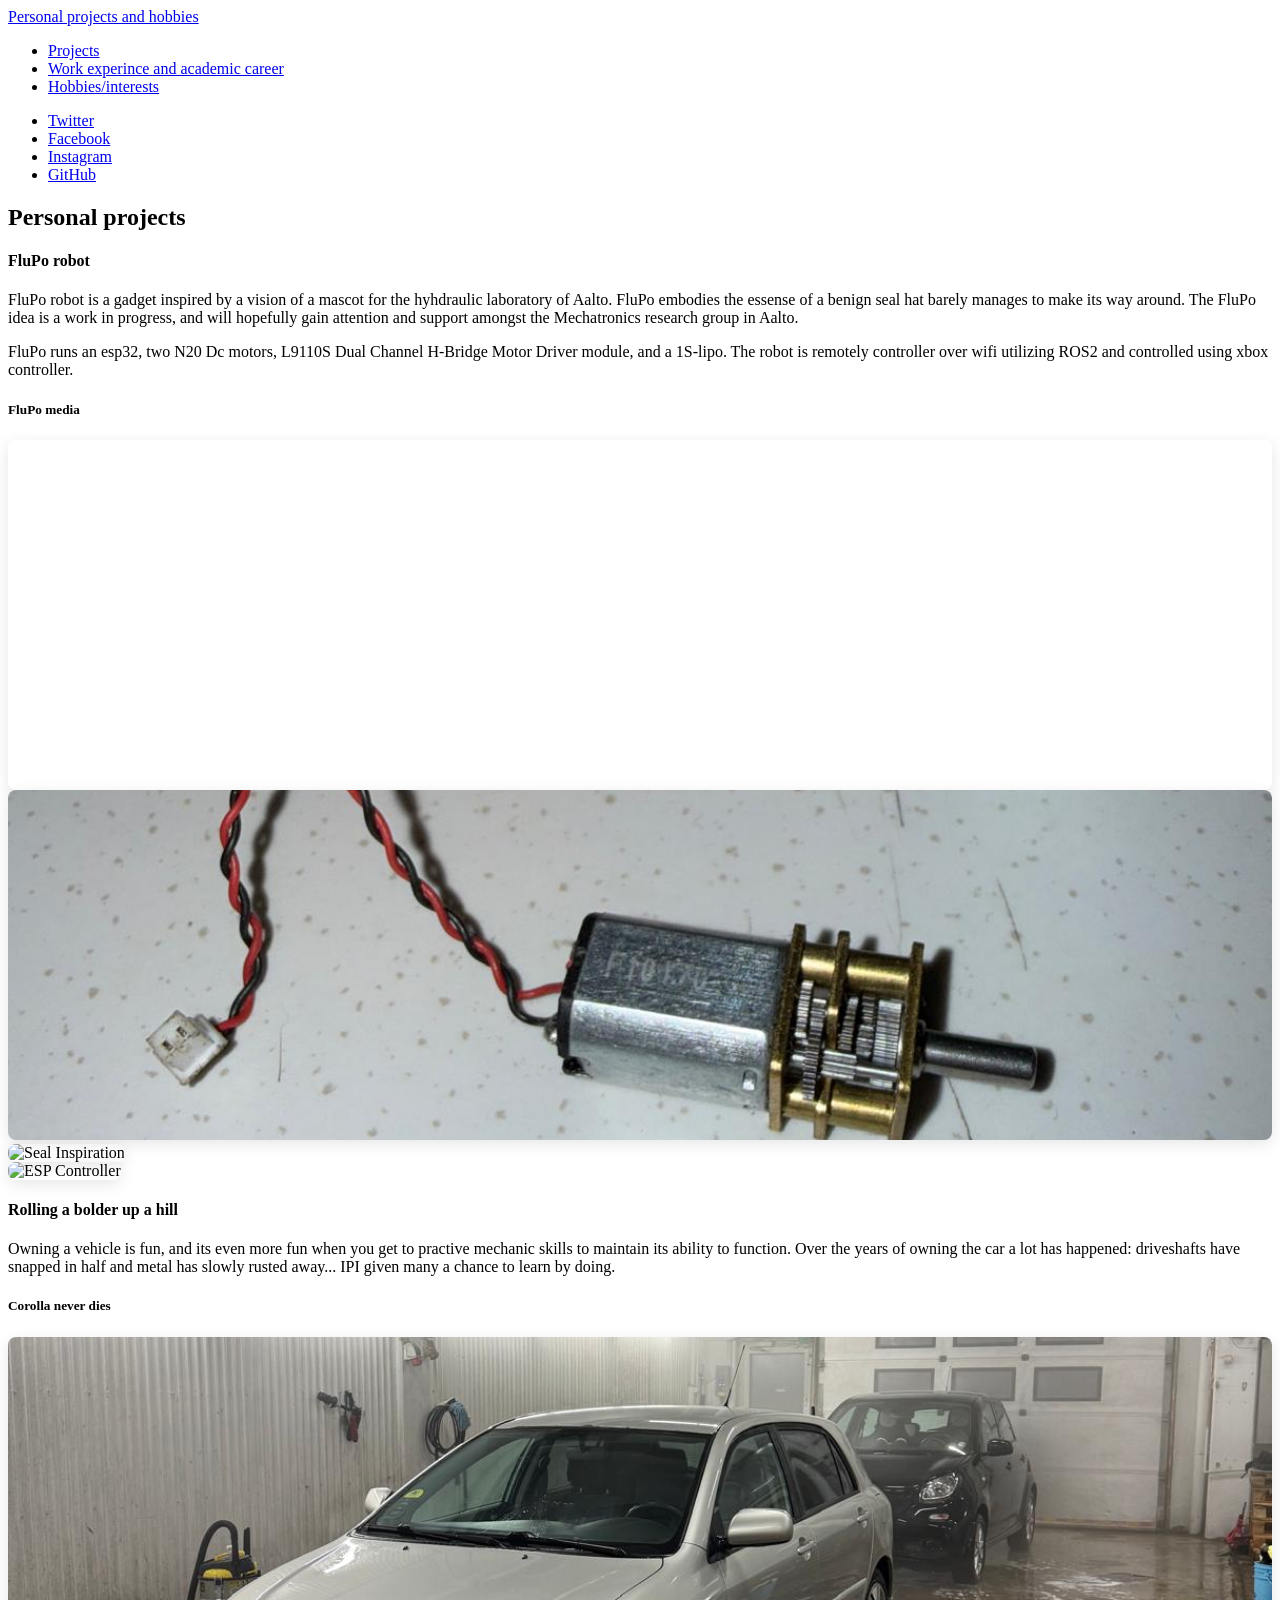
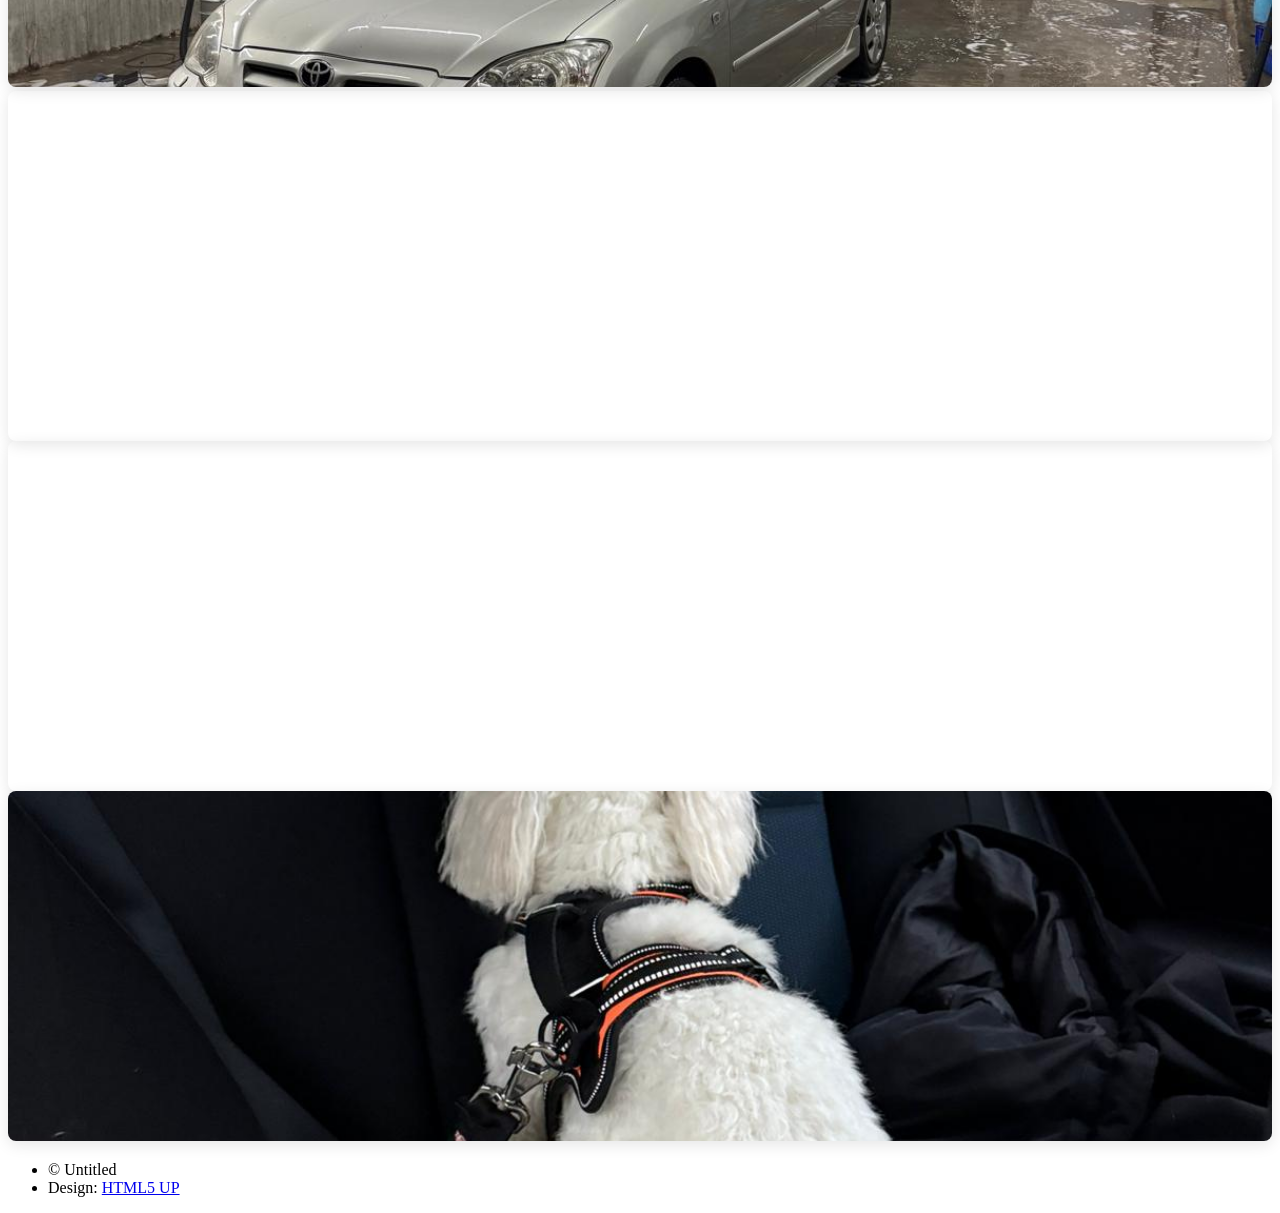
==== elements.html @ 423d4928 "Update elements.html" ====
<!DOCTYPE HTML>
<html>
	<head>
		<title>Personal web-portfolio of Eero Moisio</title>
		<meta charset="utf-8" />
		<meta name="viewport" content="width=device-width, initial-scale=1, user-scalable=no" />
		<link rel="stylesheet" href="assets/css/main.css" />
		<noscript><link rel="stylesheet" href="assets/css/noscript.css" /></noscript>
		
		<style>
			/* ========================================= */
			/* 1. CUSTOM MOBILE MENU CSS                 */
			/* ========================================= */
			#custom-mobile-menu {
				display: none;
			}

			@media screen and (max-width: 736px) {
				#custom-mobile-menu {
					display: flex !important;
					position: fixed !important;
					top: 0 !important;
					left: 0 !important;
					width: 100% !important;
					height: 55px !important;
					background-color: #ffffff !important;
					z-index: 10000 !important;
					box-shadow: 0 4px 10px rgba(0,0,0,0.15) !important;
				}

				#custom-mobile-menu a {
					flex: 1 !important;
					display: flex !important;
					align-items: center !important;
					justify-content: center !important;
					text-decoration: none !important;
					color: #111111 !important;
					font-size: 0.65rem !important;
					font-weight: 800 !important;
					text-transform: uppercase !important;
					border-left: 1px solid #e0e0e0 !important;
					letter-spacing: 1px !important;
					text-align: center !important;
				}
				#custom-mobile-menu a:first-child {
					border-left: none !important;
				}
				#custom-mobile-menu a.active {
					background-color: #f1f1f1 !important;
				}

				#nav, #navPanel, #navPanelToggle, #titleBar {
					display: none !important;
				}

				body {
					padding-top: 55px !important;
				}
			}

			/* ========================================= */
			/* 2. BALANCED GALLERY CSS (Photos & Videos) */
			/* ========================================= */
			
			/* Default Desktop Settings */
			.balanced-gallery img, .balanced-gallery iframe {
				height: 350px !important; 
				width: 100% !important;
				object-fit: cover !important; 
				object-position: center !important; 
				border-radius: 8px;
				box-shadow: 0 4px 15px rgba(0,0,0,0.1); 
				border: none !important; 
				transition: transform 0.3s ease, box-shadow 0.3s ease !important;
			}
			
			.balanced-gallery img:hover, .balanced-gallery iframe:hover {
				transform: scale(1.02); 
				box-shadow: 0 10px 30px rgba(0,0,0,0.15); 
			}

			/* Mobile-Specific Settings (FIXED FOR YOUTUBE SHORTS) */
			@media screen and (max-width: 736px) {
				.balanced-gallery img, .balanced-gallery iframe {
					height: auto !important; /* Removes the hardcoded height */
					aspect-ratio: 9 / 16 !important; /* Forces exact YouTube Shorts shape */
					width: 100% !important;
					margin-bottom: 15px !important;
					display: block !important;
				}
				
				/* Forces the grid to behave if the template tries to break it */
				.balanced-gallery {
					display: flex !important;
					flex-wrap: wrap !important;
					margin-bottom: 20px !important;
				}
			}
		</style>
	</head>
	<body class="is-preload">

		<div id="wrapper">

			<header id="header">
				<a href="index.html" class="logo">Personal projects and hobbies</a>
			</header>

			<nav id="nav">
				<ul class="links">
					<li><a href="index.html">Projects</a></li>
					<li><a href="generic.html">Work experince and academic career</a></li>
					<li class="active"><a href="elements.html">Hobbies/interests</a></li>
				</ul>
				<ul class="icons">
					<li><a href="#" class="icon brands fa-twitter"><span class="label">Twitter</span></a></li>
					<li><a href="#" class="icon brands fa-facebook-f"><span class="label">Facebook</span></a></li>
					<li><a href="#" class="icon brands fa-instagram"><span class="label">Instagram</span></a></li>
					<li><a href="#" class="icon brands fa-github"><span class="label">GitHub</span></a></li>
				</ul>
			</nav>

			<div id="custom-mobile-menu">
				<a href="index.html" class="active">Projects</a>
				<a href="generic.html">Career</a>
				<a href="elements.html">Hobbies</a>
			</div>
	
			<div id="main">

				<section class="post">
					<header class="major">
						<span class="date"></span>
						<h1>Personal projects</h1>
					</header>

					<h4>FluPo robot</h4>
					<p>FluPo robot is a gadget inspired by a vision of a mascot for the hyhdraulic laboratory of Aalto. FluPo embodies the essense of a benign seal hat barely manages to make its way around. The FluPo idea is a work in progress, and will hopefully gain attention and support amongst the Mechatronics research group in Aalto.</p>
					<p>FluPo runs an esp32, two N20 Dc motors, L9110S Dual Channel H-Bridge Motor Driver module, and a 1S-lipo. The robot is remotely controller over wifi utilizing ROS2 and controlled using xbox controller.</p>
					
					<h5>FluPo media</h5>
					<div class="box alt">
						<div class="row gtr-50 gtr-uniform balanced-gallery">
							
							<div class="col-6">
								<span class="image fit" style="margin: 0; padding: 0; height: 350px; border-radius: 8px; overflow: hidden; box-shadow: 0 4px 15px rgba(0,0,0,0.1);">
									<iframe src="https://www.youtube.com/embed/OR02MXo49SQ?autoplay=1&mute=1&loop=1&playlist=OR02MXo49SQ" 
											allow="autoplay; fullscreen" 
											allowfullscreen
											style="width: 100%; height: 100%; border: none; display: block; object-fit: cover;">
									</iframe>
								</span>
							</div>
							
							<div class="col-6">
								<span class="image fit"><img src="images/flupo_motor.jpeg" alt="FluPo Motor" /></span>
							</div>
							
							<div class="col-6">
								<span class="image fit"><img src="images/seal.jpg" alt="Seal Inspiration" /></span>
							</div>
							
							<div class="col-6">
								<span class="image fit"><img src="images/esp.jpeg" alt="ESP Controller" /></span>
							</div>
							
						</div>
					</div>

					<h4>Rolling a bolder up a hill</h4>
					<p>Owning a vehicle is fun, and its even more fun when you get to practive mechanic skills to maintain its ability to function. Over the years of owning the car a lot has happened: driveshafts have snapped in half and metal has slowly rusted away... IPI given many a chance to learn by doing.</p>
					
					<h5>Corolla never dies</h5>
					<div class="box alt">
						<div class="row gtr-50 gtr-uniform balanced-gallery">
							
							<div class="col-6">
								<span class="image fit"><img src="images/corolla.jpeg" alt="Kamppi Nosturi" /></span>
							</div>
							
							<div class="col-6">
								<span class="image fit" style="margin: 0; padding: 0; height: 350px; border-radius: 8px; overflow: hidden; box-shadow: 0 4px 15px rgba(0,0,0,0.1);">
									<iframe src="https://www.youtube.com/embed/1KoBnRm-fFQ?autoplay=1&mute=1&loop=1&playlist=1KoBnRm-fFQ" 
											allow="autoplay; fullscreen" 
											allowfullscreen
											style="width: 100%; height: 100%; border: none; display: block; object-fit: cover;">
									</iframe>
								</span>
							</div>
							
							<div class="col-6">
								<span class="image fit" style="margin: 0; padding: 0; height: 350px; border-radius: 8px; overflow: hidden; box-shadow: 0 4px 15px rgba(0,0,0,0.1);">
									<iframe src="https://www.youtube.com/embed/bB_dOzumk4Y?autoplay=1&mute=1&loop=1&playlist=bB_dOzumk4Y" 
											allow="autoplay; fullscreen" 
											allowfullscreen
											style="width: 100%; height: 100%; border: none; display: block; object-fit: cover;">
									</iframe>
								</span>
							</div>
									
							<div class="col-6">
								<span class="image fit"><img src="images/ilmari_corolla.jpeg" alt="Winter Construction" /></span>
							</div>
							
						</div>
					</div>
				
				</section>
				
			</div> <div id="copyright">
				<ul><li>&copy; Untitled</li><li>Design: <a href="https://html5up.net">HTML5 UP</a></li></ul>
			</div>

		</div>

		<script src="assets/js/jquery.min.js"></script>
		<script src="assets/js/jquery.scrollex.min.js"></script>
		<script src="assets/js/jquery.scrolly.min.js"></script>
		<script src="assets/js/browser.min.js"></script>
		<script src="assets/js/breakpoints.min.js"></script>
		<script src="assets/js/util.js"></script>
		<script src="assets/js/main.js"></script>

	</body>
</html>
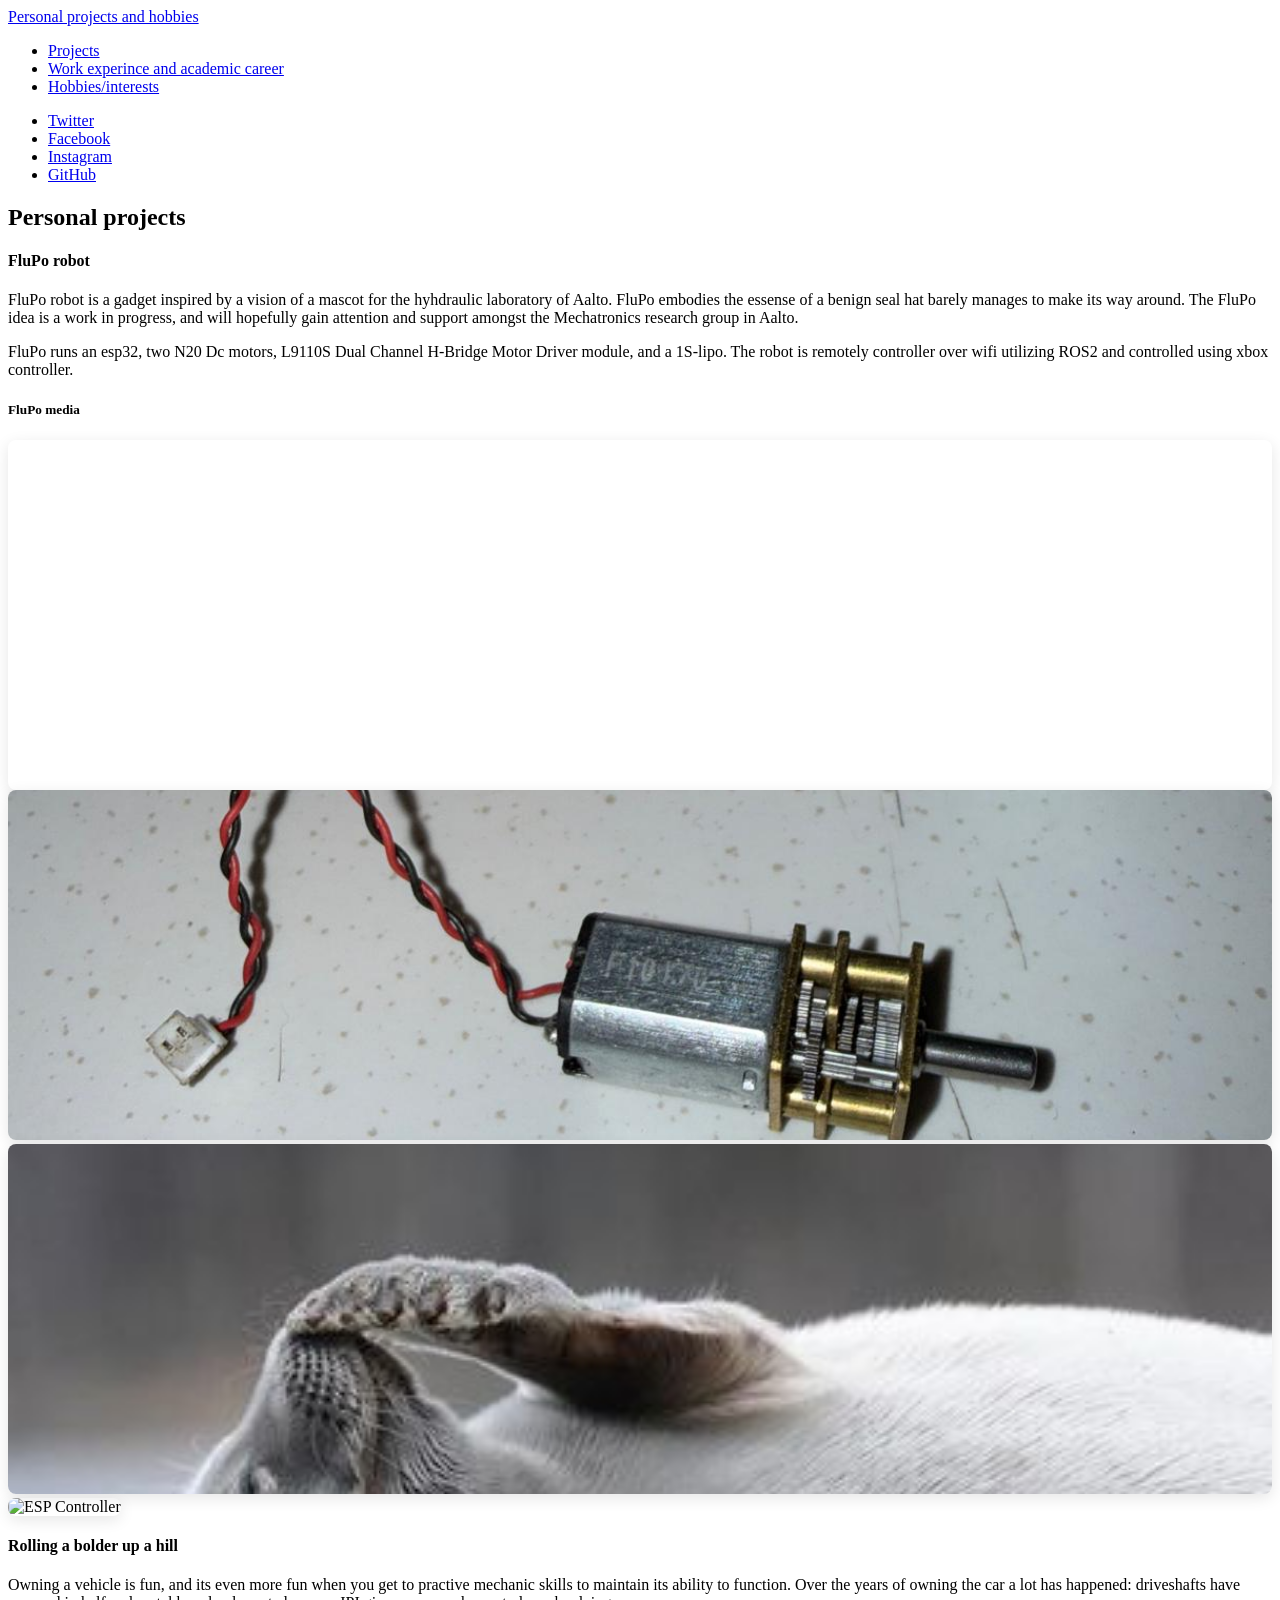
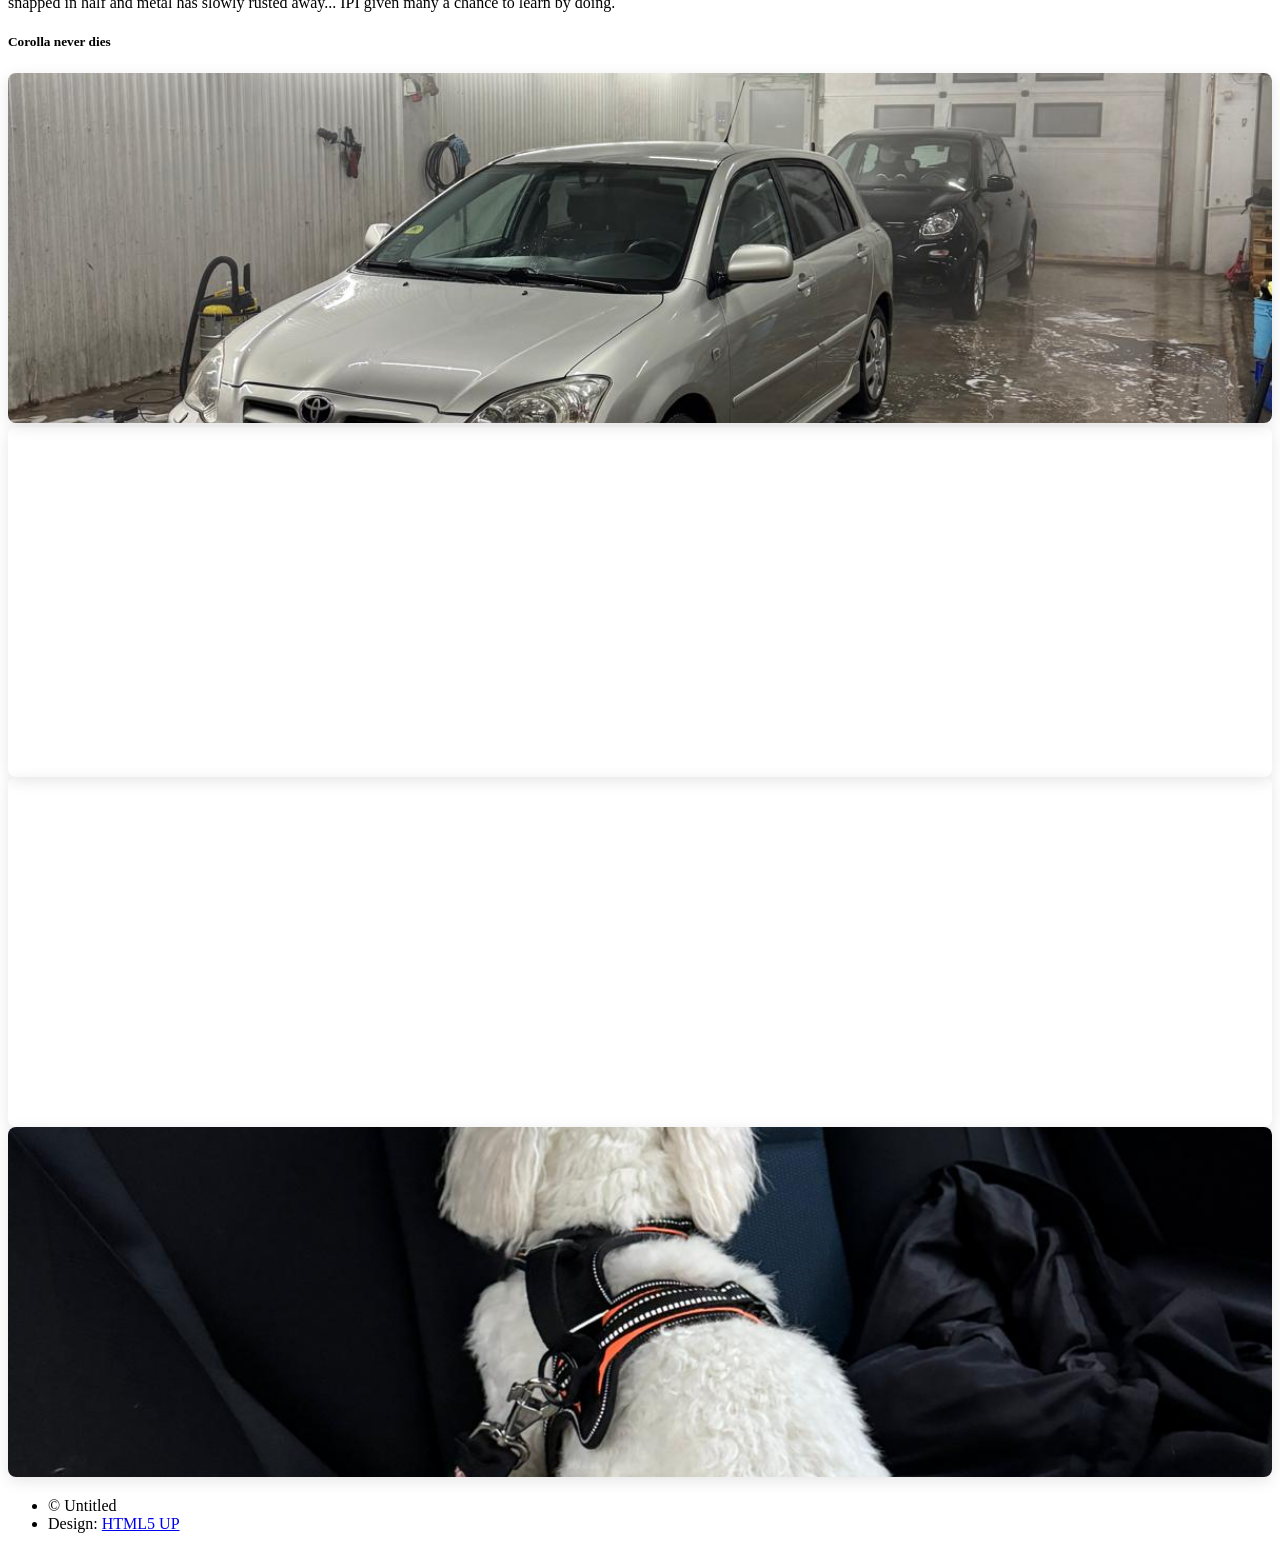
==== commit 61ff112b: "Update elements.html" ====
--- a/elements.html
+++ b/elements.html
@@ -82,11 +82,12 @@
 			/* Mobile-Specific Settings (FIXED FOR YOUTUBE SHORTS) */
 			@media screen and (max-width: 736px) {
 				.balanced-gallery img, .balanced-gallery iframe {
-					height: auto !important; /* Removes the hardcoded height */
-					aspect-ratio: 9 / 16 !important; /* Forces exact YouTube Shorts shape */
+					height: auto !important; 
+					aspect-ratio: 9 / 16 !important; 
 					width: 100% !important;
 					margin-bottom: 15px !important;
 					display: block !important;
+					background-color: #000000 !important; /* <--- THIS FIXES THE WHITE BOX */
 				}
 				
 				/* Forces the grid to behave if the template tries to break it */
@@ -95,6 +96,7 @@
 					flex-wrap: wrap !important;
 					margin-bottom: 20px !important;
 				}
+			}
 			}
 		</style>
 	</head>
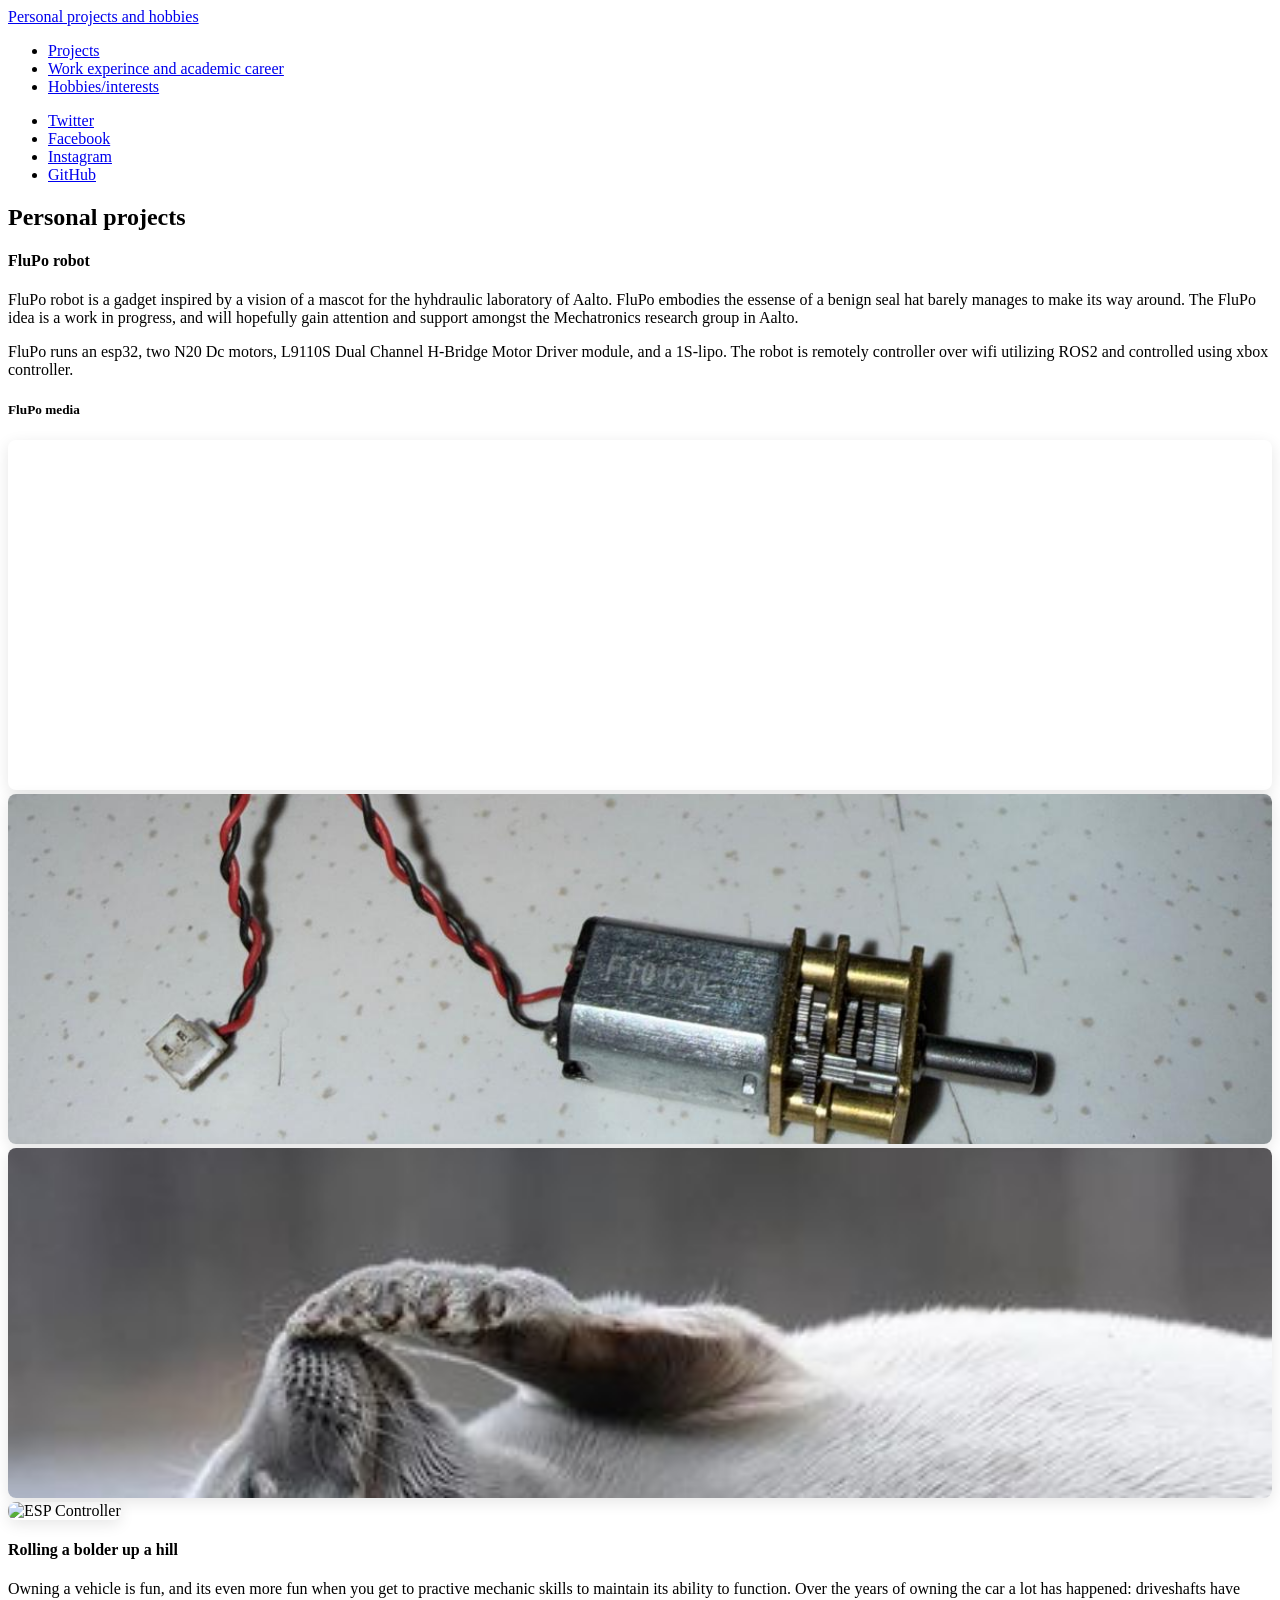
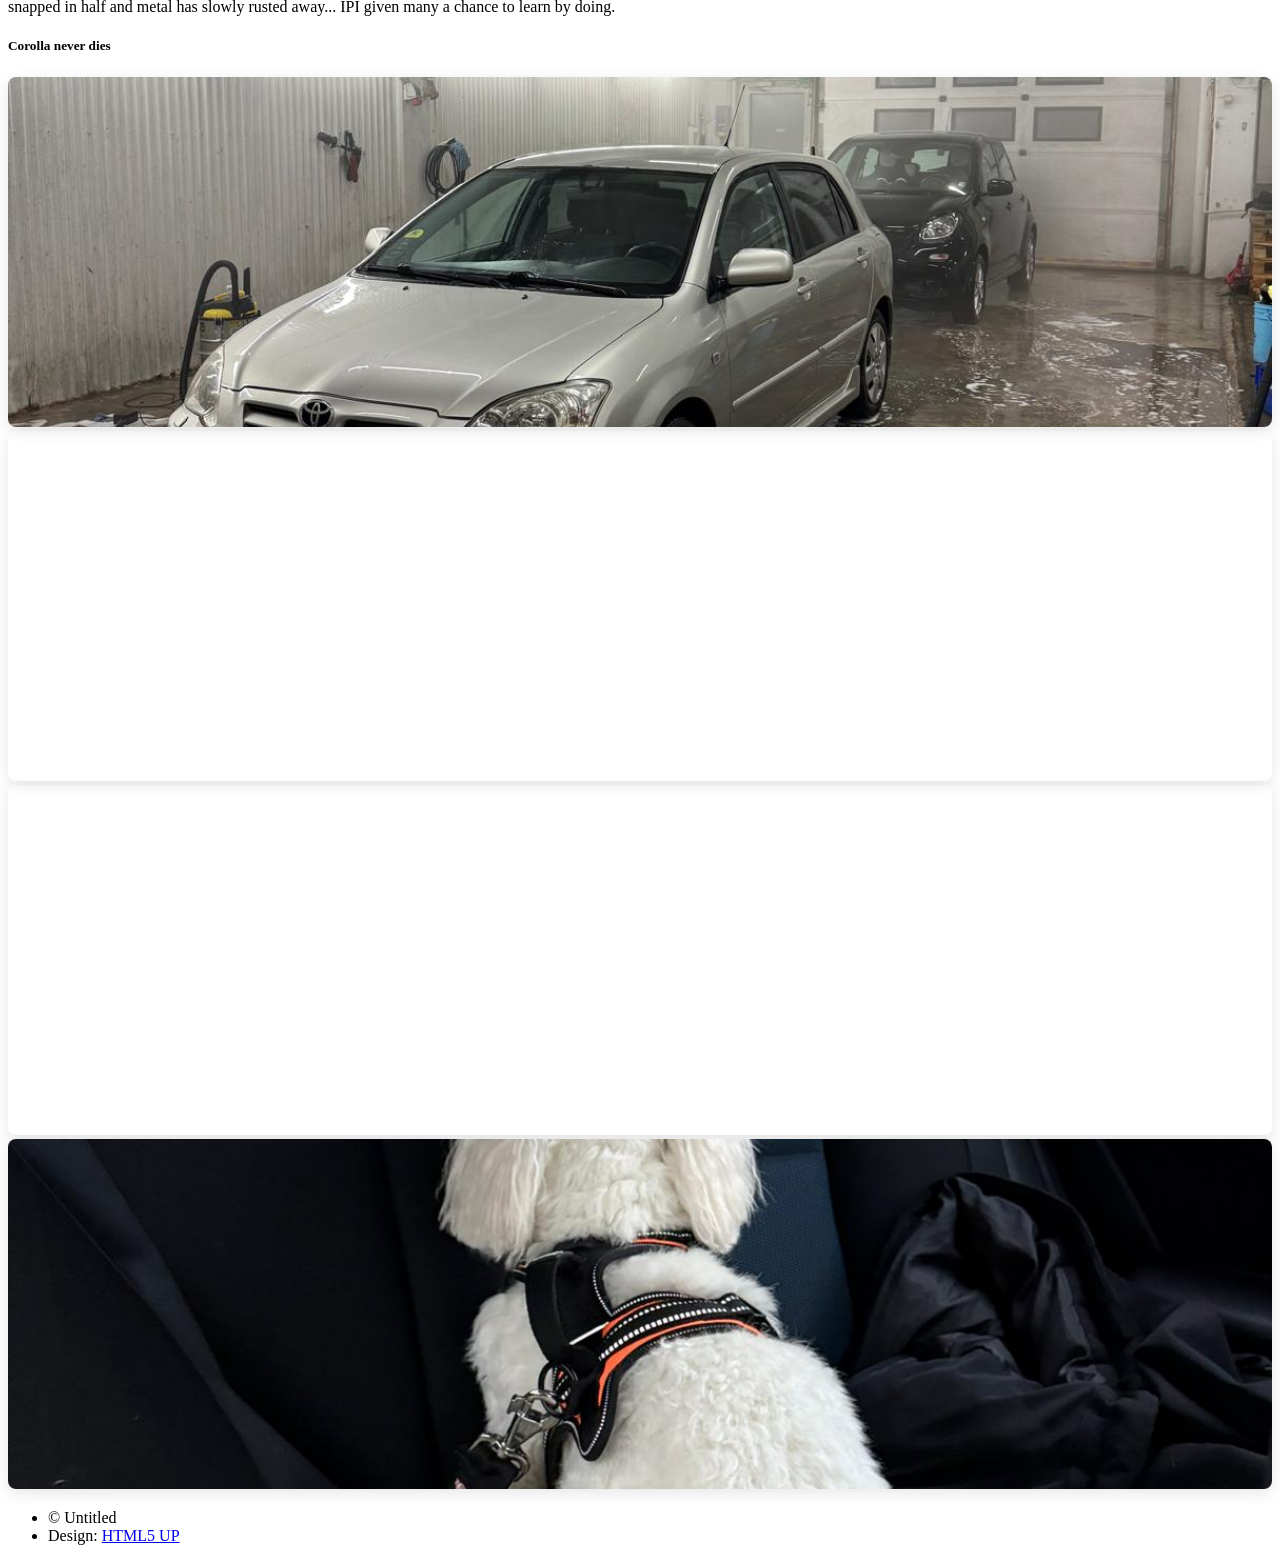
==== commit f339d37a: "Update elements.html" ====
--- a/elements.html
+++ b/elements.html
@@ -87,16 +87,14 @@
 					width: 100% !important;
 					margin-bottom: 15px !important;
 					display: block !important;
-					background-color: #000000 !important; /* <--- THIS FIXES THE WHITE BOX */
+					background-color: #000000 !important;
 				}
 				
-				/* Forces the grid to behave if the template tries to break it */
 				.balanced-gallery {
 					display: flex !important;
 					flex-wrap: wrap !important;
 					margin-bottom: 20px !important;
 				}
-			}
 			}
 		</style>
 	</head>
@@ -145,13 +143,7 @@
 						<div class="row gtr-50 gtr-uniform balanced-gallery">
 							
 							<div class="col-6">
-								<span class="image fit" style="margin: 0; padding: 0; height: 350px; border-radius: 8px; overflow: hidden; box-shadow: 0 4px 15px rgba(0,0,0,0.1);">
-									<iframe src="https://www.youtube.com/embed/OR02MXo49SQ?autoplay=1&mute=1&loop=1&playlist=OR02MXo49SQ" 
-											allow="autoplay; fullscreen" 
-											allowfullscreen
-											style="width: 100%; height: 100%; border: none; display: block; object-fit: cover;">
-									</iframe>
-								</span>
+								<iframe src="https://www.youtube.com/embed/OR02MXo49SQ?autoplay=1&mute=1&loop=1&playlist=OR02MXo49SQ" allow="autoplay; fullscreen" allowfullscreen></iframe>
 							</div>
 							
 							<div class="col-6">
@@ -181,23 +173,11 @@
 							</div>
 							
 							<div class="col-6">
-								<span class="image fit" style="margin: 0; padding: 0; height: 350px; border-radius: 8px; overflow: hidden; box-shadow: 0 4px 15px rgba(0,0,0,0.1);">
-									<iframe src="https://www.youtube.com/embed/1KoBnRm-fFQ?autoplay=1&mute=1&loop=1&playlist=1KoBnRm-fFQ" 
-											allow="autoplay; fullscreen" 
-											allowfullscreen
-											style="width: 100%; height: 100%; border: none; display: block; object-fit: cover;">
-									</iframe>
-								</span>
-							</div>
-							
-							<div class="col-6">
-								<span class="image fit" style="margin: 0; padding: 0; height: 350px; border-radius: 8px; overflow: hidden; box-shadow: 0 4px 15px rgba(0,0,0,0.1);">
-									<iframe src="https://www.youtube.com/embed/bB_dOzumk4Y?autoplay=1&mute=1&loop=1&playlist=bB_dOzumk4Y" 
-											allow="autoplay; fullscreen" 
-											allowfullscreen
-											style="width: 100%; height: 100%; border: none; display: block; object-fit: cover;">
-									</iframe>
-								</span>
+								<iframe src="https://www.youtube.com/embed/1KoBnRm-fFQ?autoplay=1&mute=1&loop=1&playlist=1KoBnRm-fFQ" allow="autoplay; fullscreen" allowfullscreen></iframe>
+							</div>
+							
+							<div class="col-6">
+								<iframe src="https://www.youtube.com/embed/bB_dOzumk4Y?autoplay=1&mute=1&loop=1&playlist=bB_dOzumk4Y" allow="autoplay; fullscreen" allowfullscreen></iframe>
 							</div>
 									
 							<div class="col-6">
@@ -209,7 +189,9 @@
 				
 				</section>
 				
-			</div> <div id="copyright">
+			</div> 
+			
+			<div id="copyright">
 				<ul><li>&copy; Untitled</li><li>Design: <a href="https://html5up.net">HTML5 UP</a></li></ul>
 			</div>
 
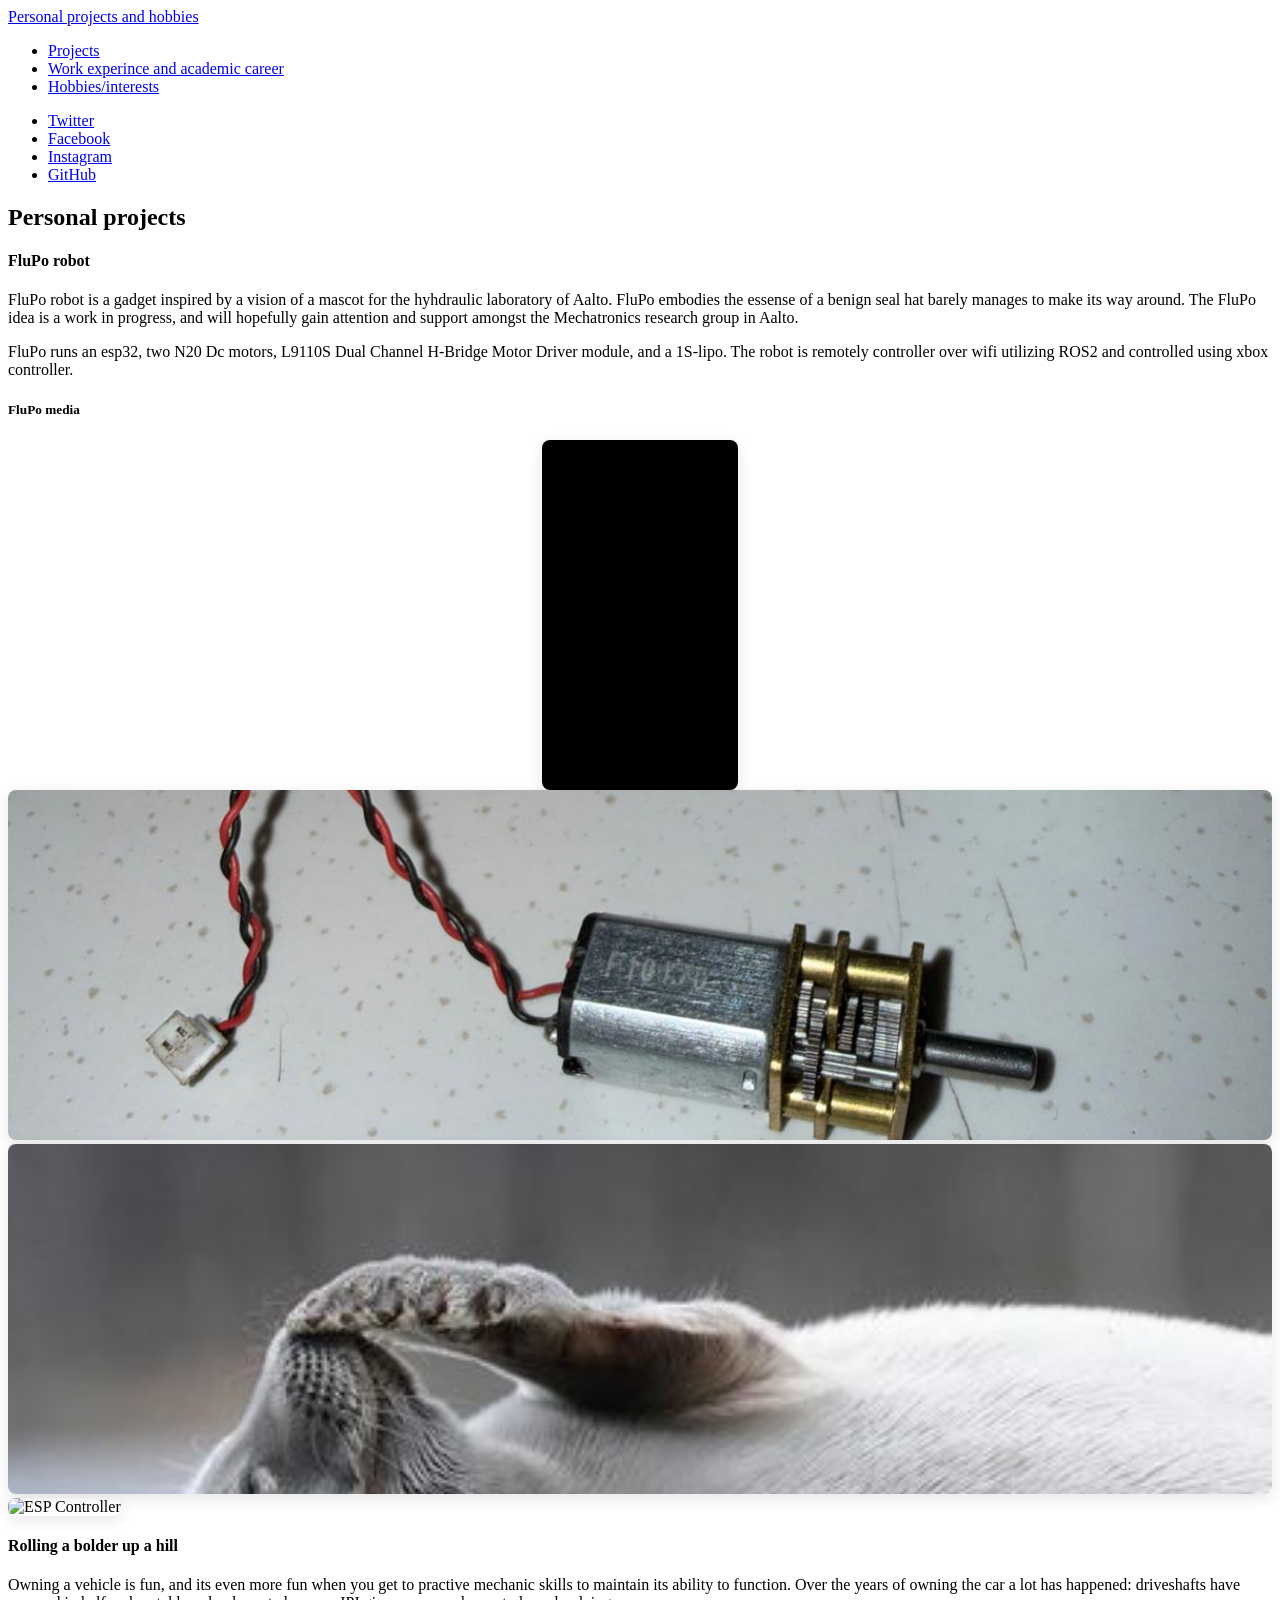
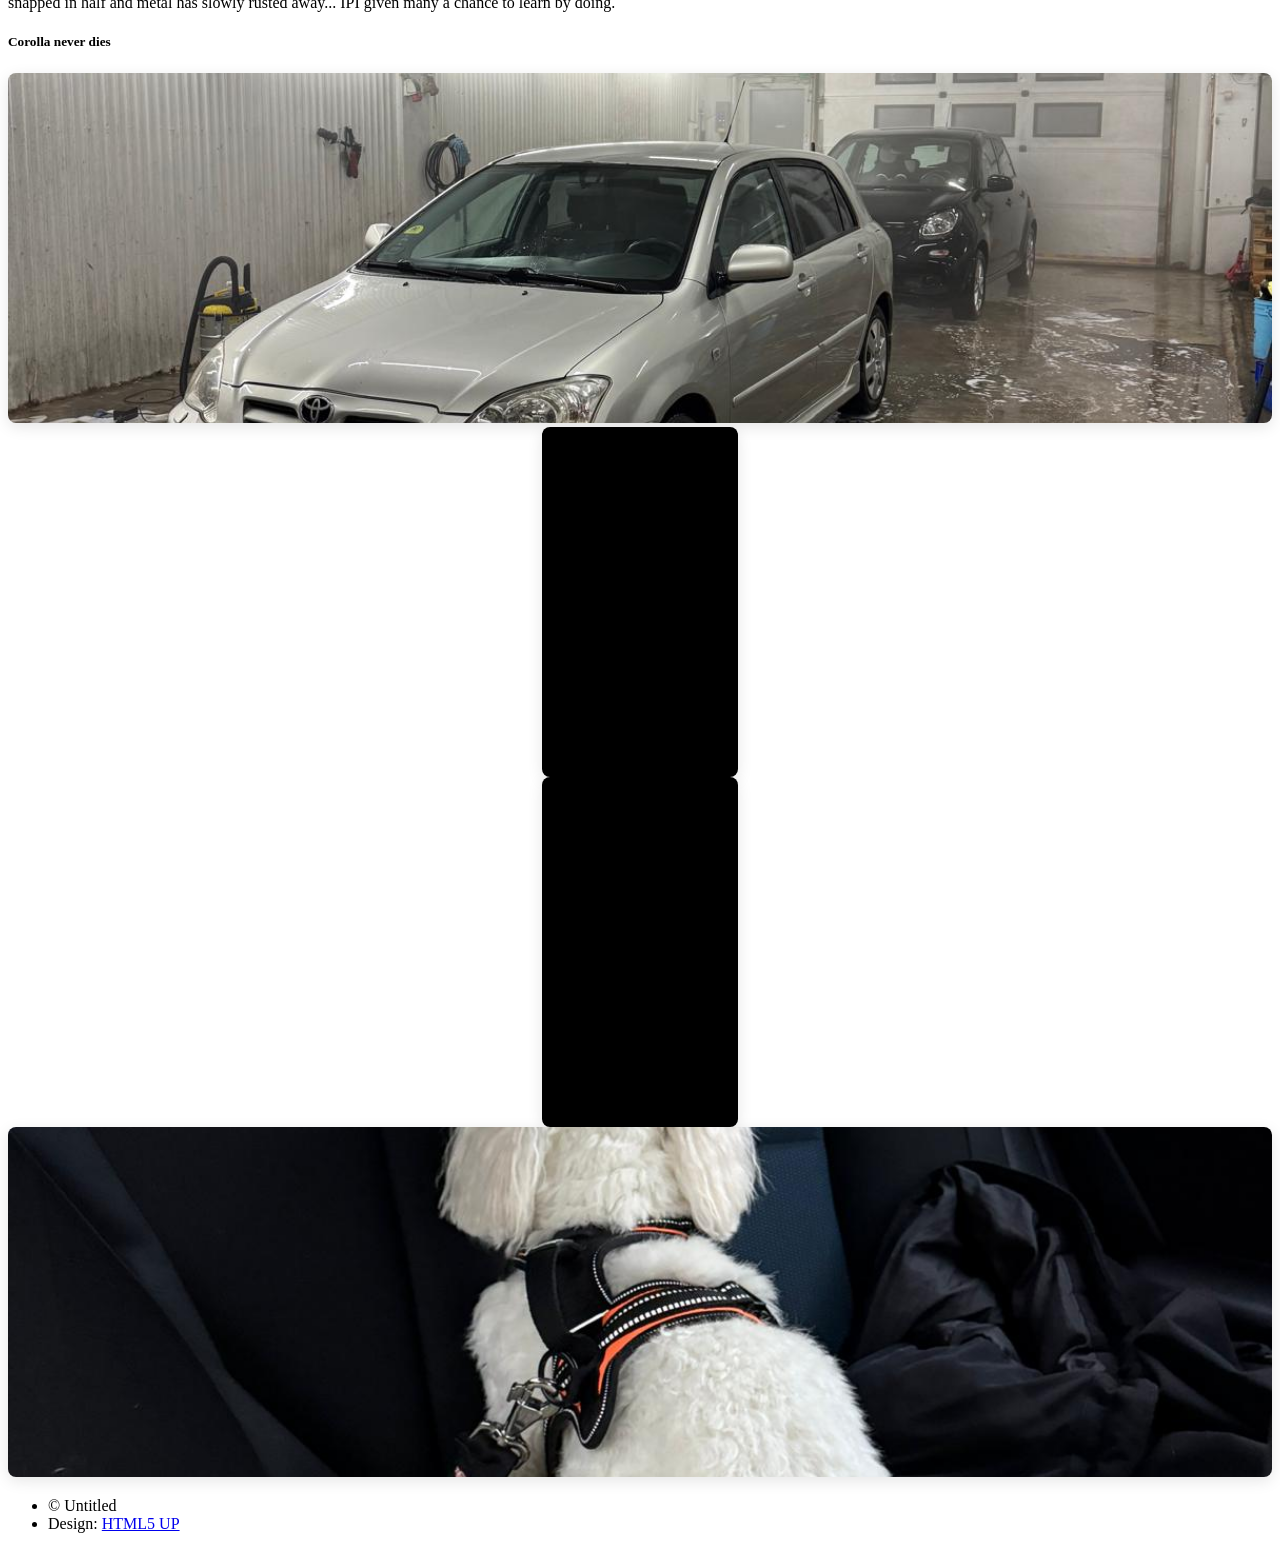
==== commit 9db4e4ef: "Update elements.html" ====
--- a/elements.html
+++ b/elements.html
@@ -79,12 +79,22 @@
 				box-shadow: 0 10px 30px rgba(0,0,0,0.15); 
 			}
 
-			/* Mobile-Specific Settings (FIXED FOR YOUTUBE SHORTS) */
+			/* Special formatting just for vertical YouTube Shorts on desktop */
+			.balanced-gallery iframe.yt-short {
+				width: auto !important; /* Stops it from stretching wide */
+				aspect-ratio: 9 / 16 !important; /* Forces the vertical shape */
+				margin: 0 auto !important; /* Centers the video in the column */
+				display: block !important;
+				background-color: #000000 !important;
+			}
+
+			/* Mobile-Specific Settings */
 			@media screen and (max-width: 736px) {
-				.balanced-gallery img, .balanced-gallery iframe {
+				/* We include .yt-short here so it knows to stretch full width on phones */
+				.balanced-gallery img, .balanced-gallery iframe, .balanced-gallery iframe.yt-short {
 					height: auto !important; 
 					aspect-ratio: 9 / 16 !important; 
-					width: 100% !important;
+					width: 100% !important; /* Forces everything to fill the screen width */
 					margin-bottom: 15px !important;
 					display: block !important;
 					background-color: #000000 !important;
@@ -143,7 +153,7 @@
 						<div class="row gtr-50 gtr-uniform balanced-gallery">
 							
 							<div class="col-6">
-								<iframe src="https://www.youtube.com/embed/OR02MXo49SQ?autoplay=1&mute=1&loop=1&playlist=OR02MXo49SQ" allow="autoplay; fullscreen" allowfullscreen></iframe>
+								<iframe class="yt-short" src="https://www.youtube.com/embed/KASaZ1LAq40?autoplay=1&mute=1&loop=1&playlist=KASaZ1LAq40" allow="autoplay; fullscreen" allowfullscreen></iframe>
 							</div>
 							
 							<div class="col-6">
@@ -173,11 +183,11 @@
 							</div>
 							
 							<div class="col-6">
-								<iframe src="https://www.youtube.com/embed/1KoBnRm-fFQ?autoplay=1&mute=1&loop=1&playlist=1KoBnRm-fFQ" allow="autoplay; fullscreen" allowfullscreen></iframe>
-							</div>
-							
-							<div class="col-6">
-								<iframe src="https://www.youtube.com/embed/bB_dOzumk4Y?autoplay=1&mute=1&loop=1&playlist=bB_dOzumk4Y" allow="autoplay; fullscreen" allowfullscreen></iframe>
+								<iframe class="yt-short" src="https://www.youtube.com/embed/1KoBnRm-fFQ?autoplay=1&mute=1&loop=1&playlist=1KoBnRm-fFQ" allow="autoplay; fullscreen" allowfullscreen></iframe>
+							</div>
+							
+							<div class="col-6">
+								<iframe class="yt-short" src="https://www.youtube.com/embed/bB_dOzumk4Y?autoplay=1&mute=1&loop=1&playlist=bB_dOzumk4Y" allow="autoplay; fullscreen" allowfullscreen></iframe>
 							</div>
 									
 							<div class="col-6">
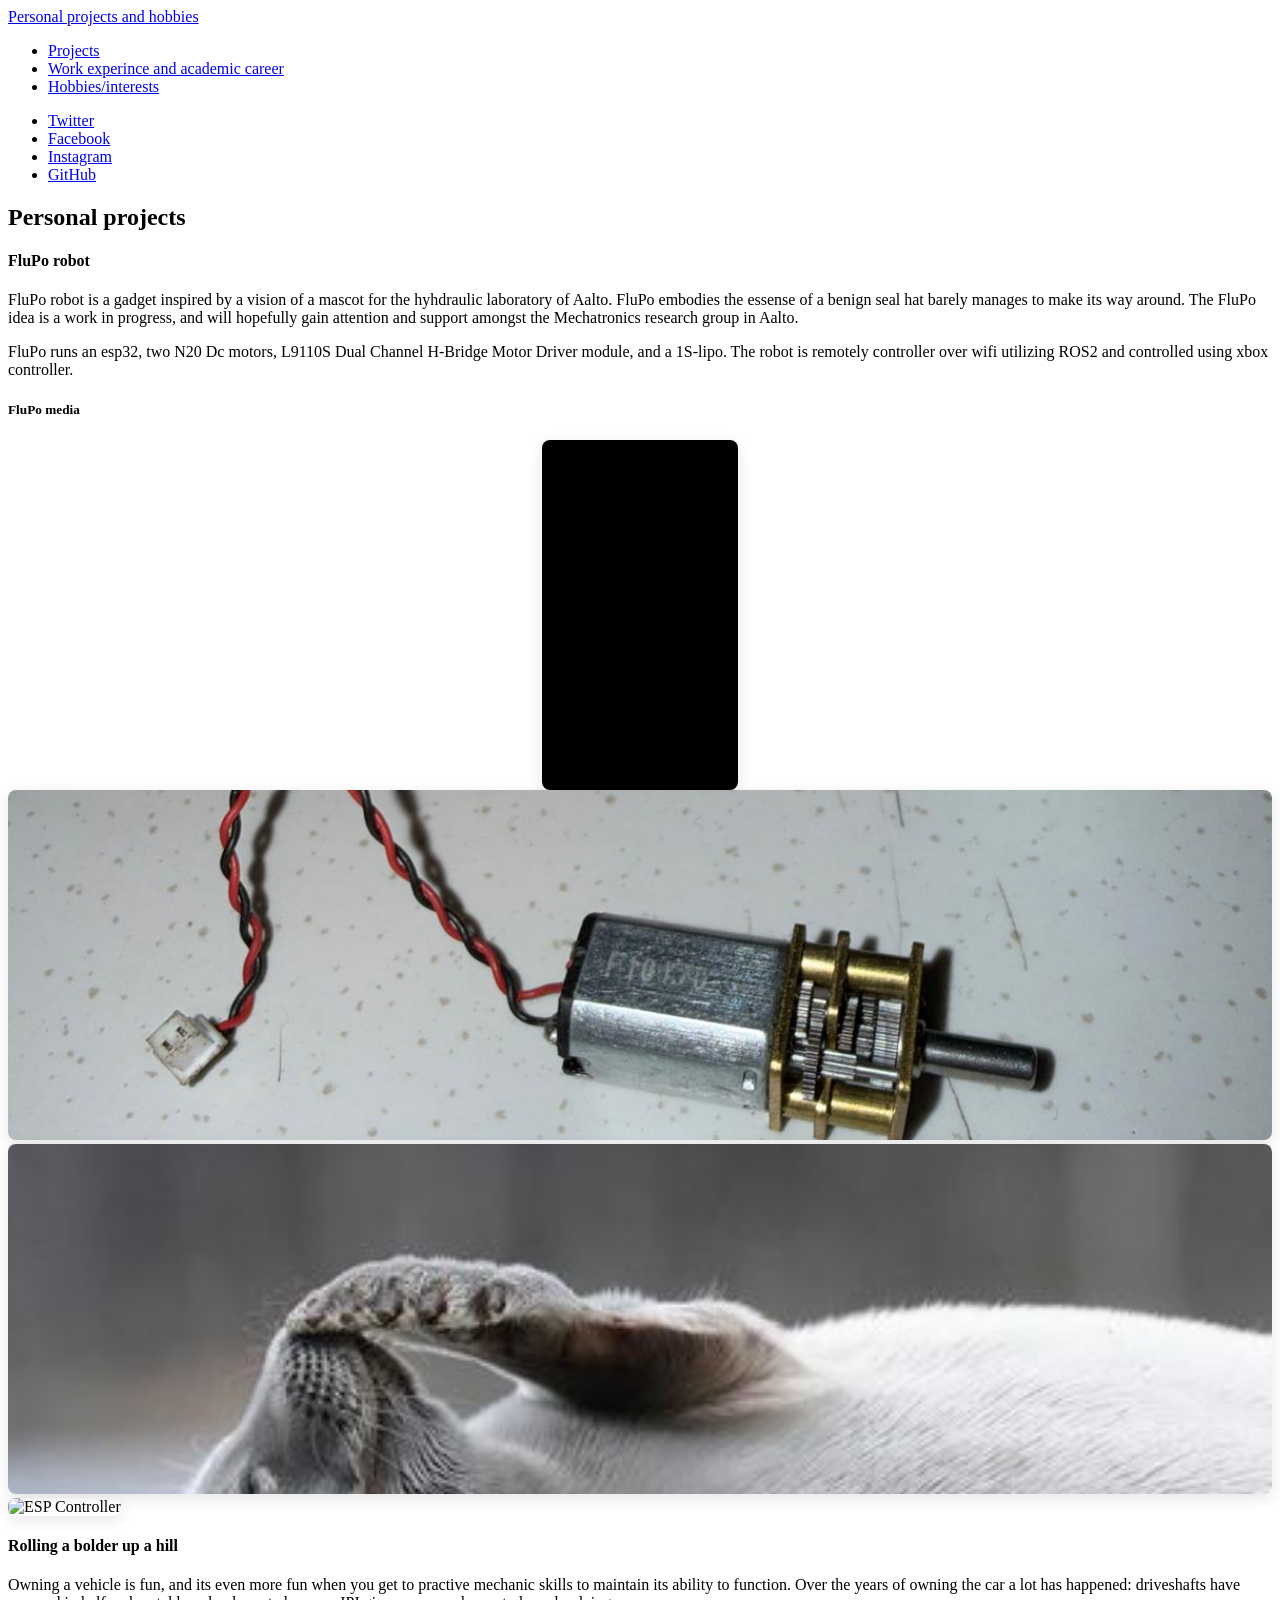
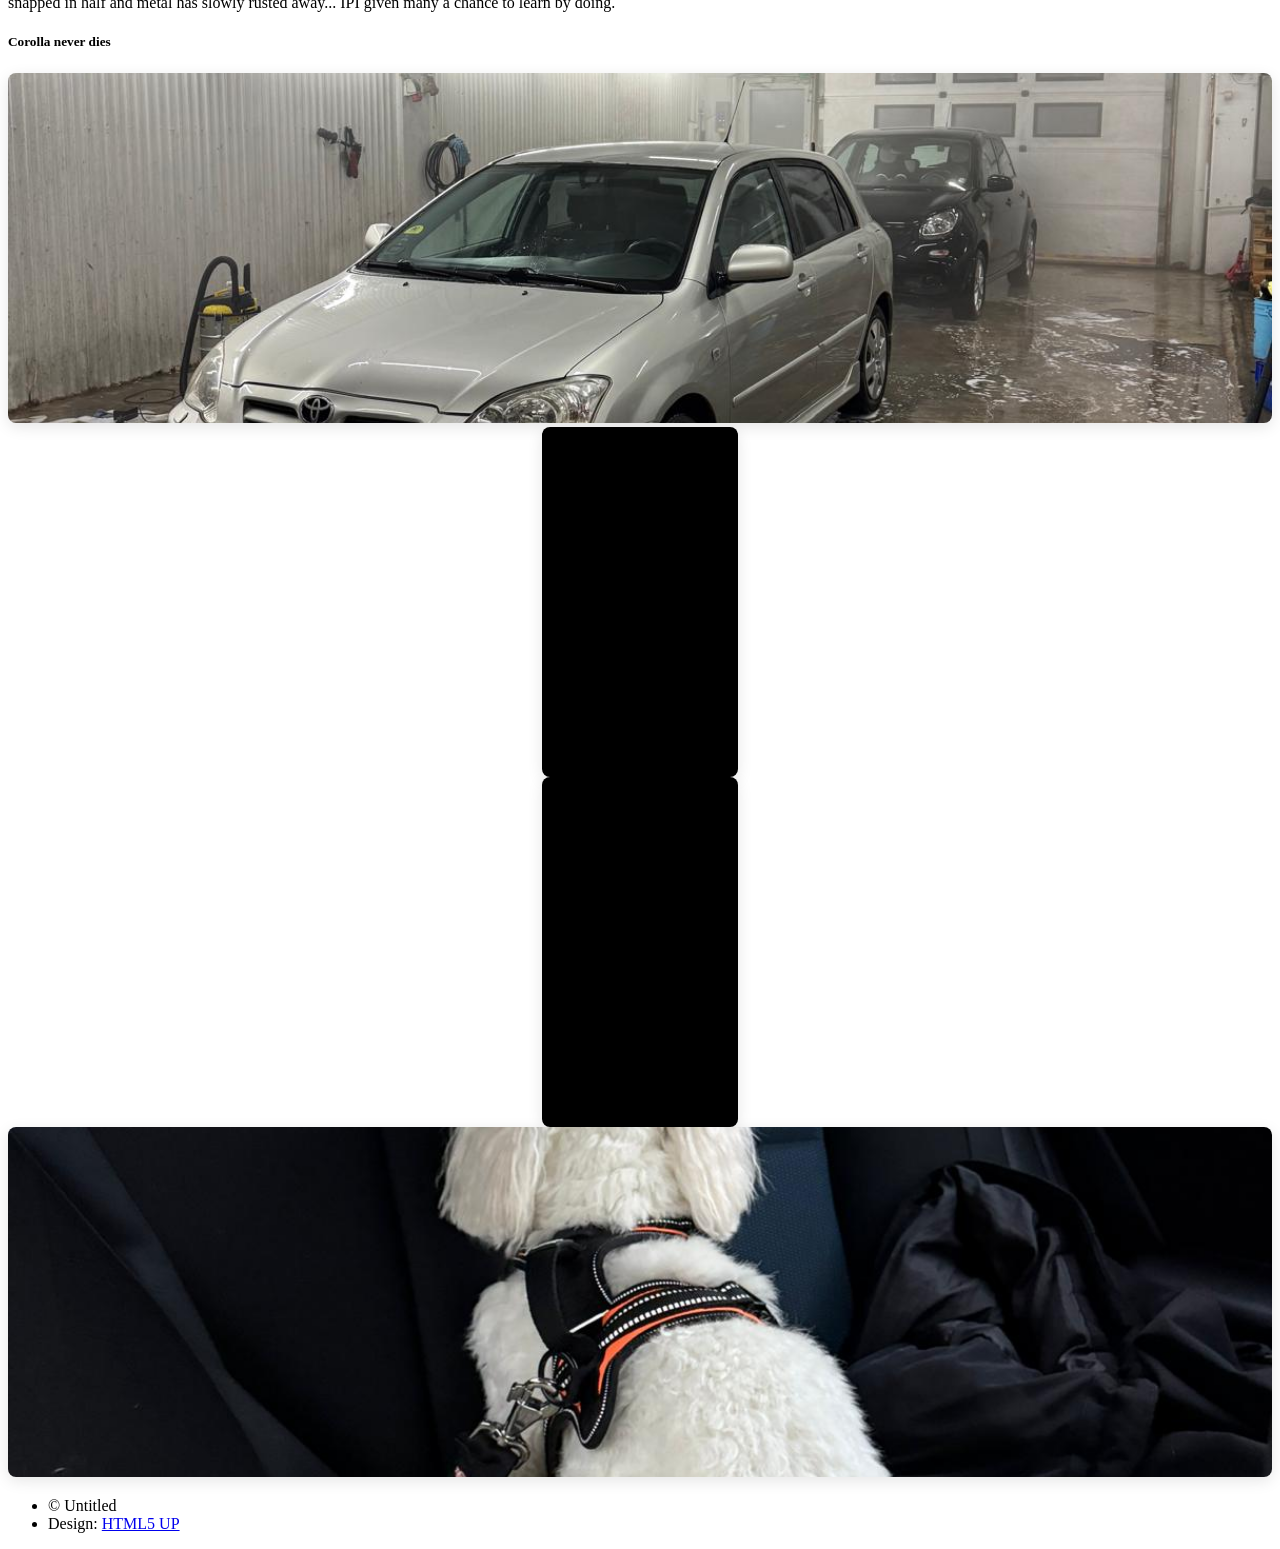
==== commit 0f37acc0: "Update elements.html" ====
--- a/elements.html
+++ b/elements.html
@@ -195,7 +195,7 @@
 							</div>
 							
 						</div>
-					</div>
+					</div></div>
 				
 				</section>
 				
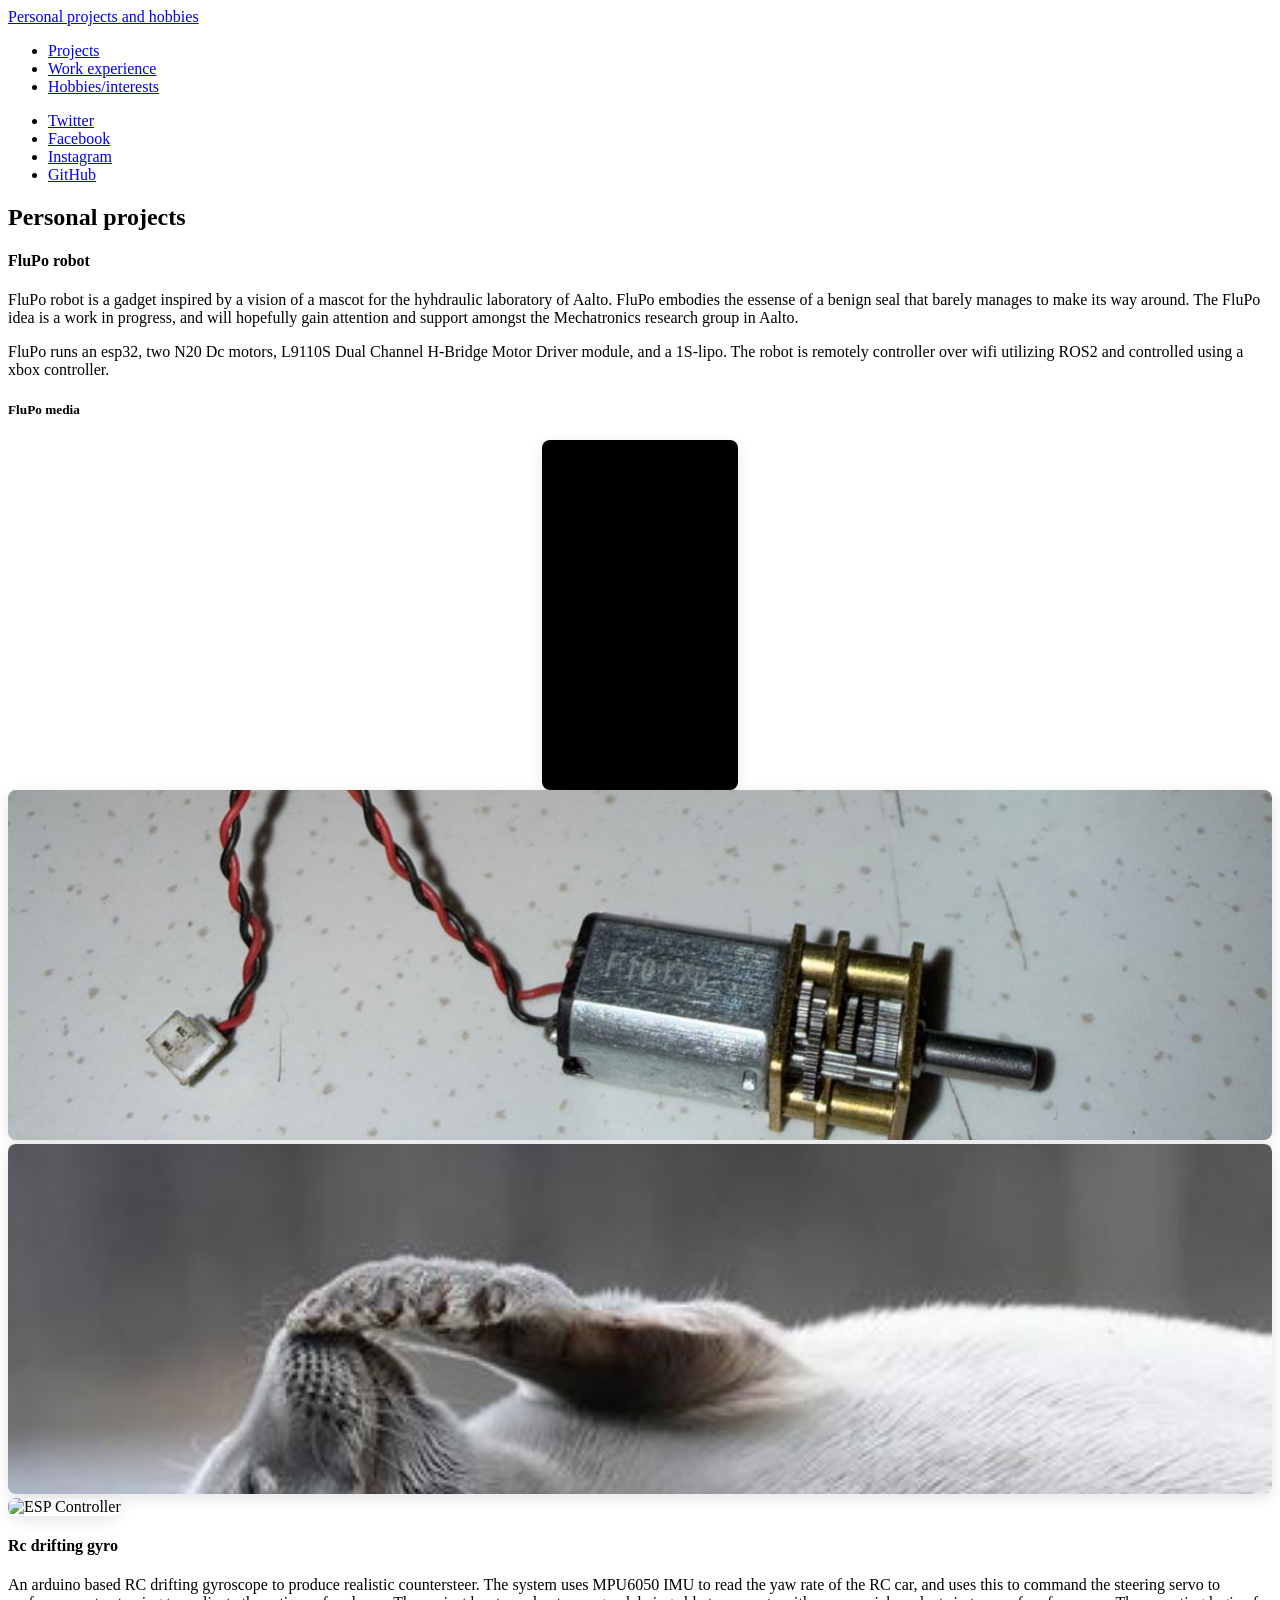
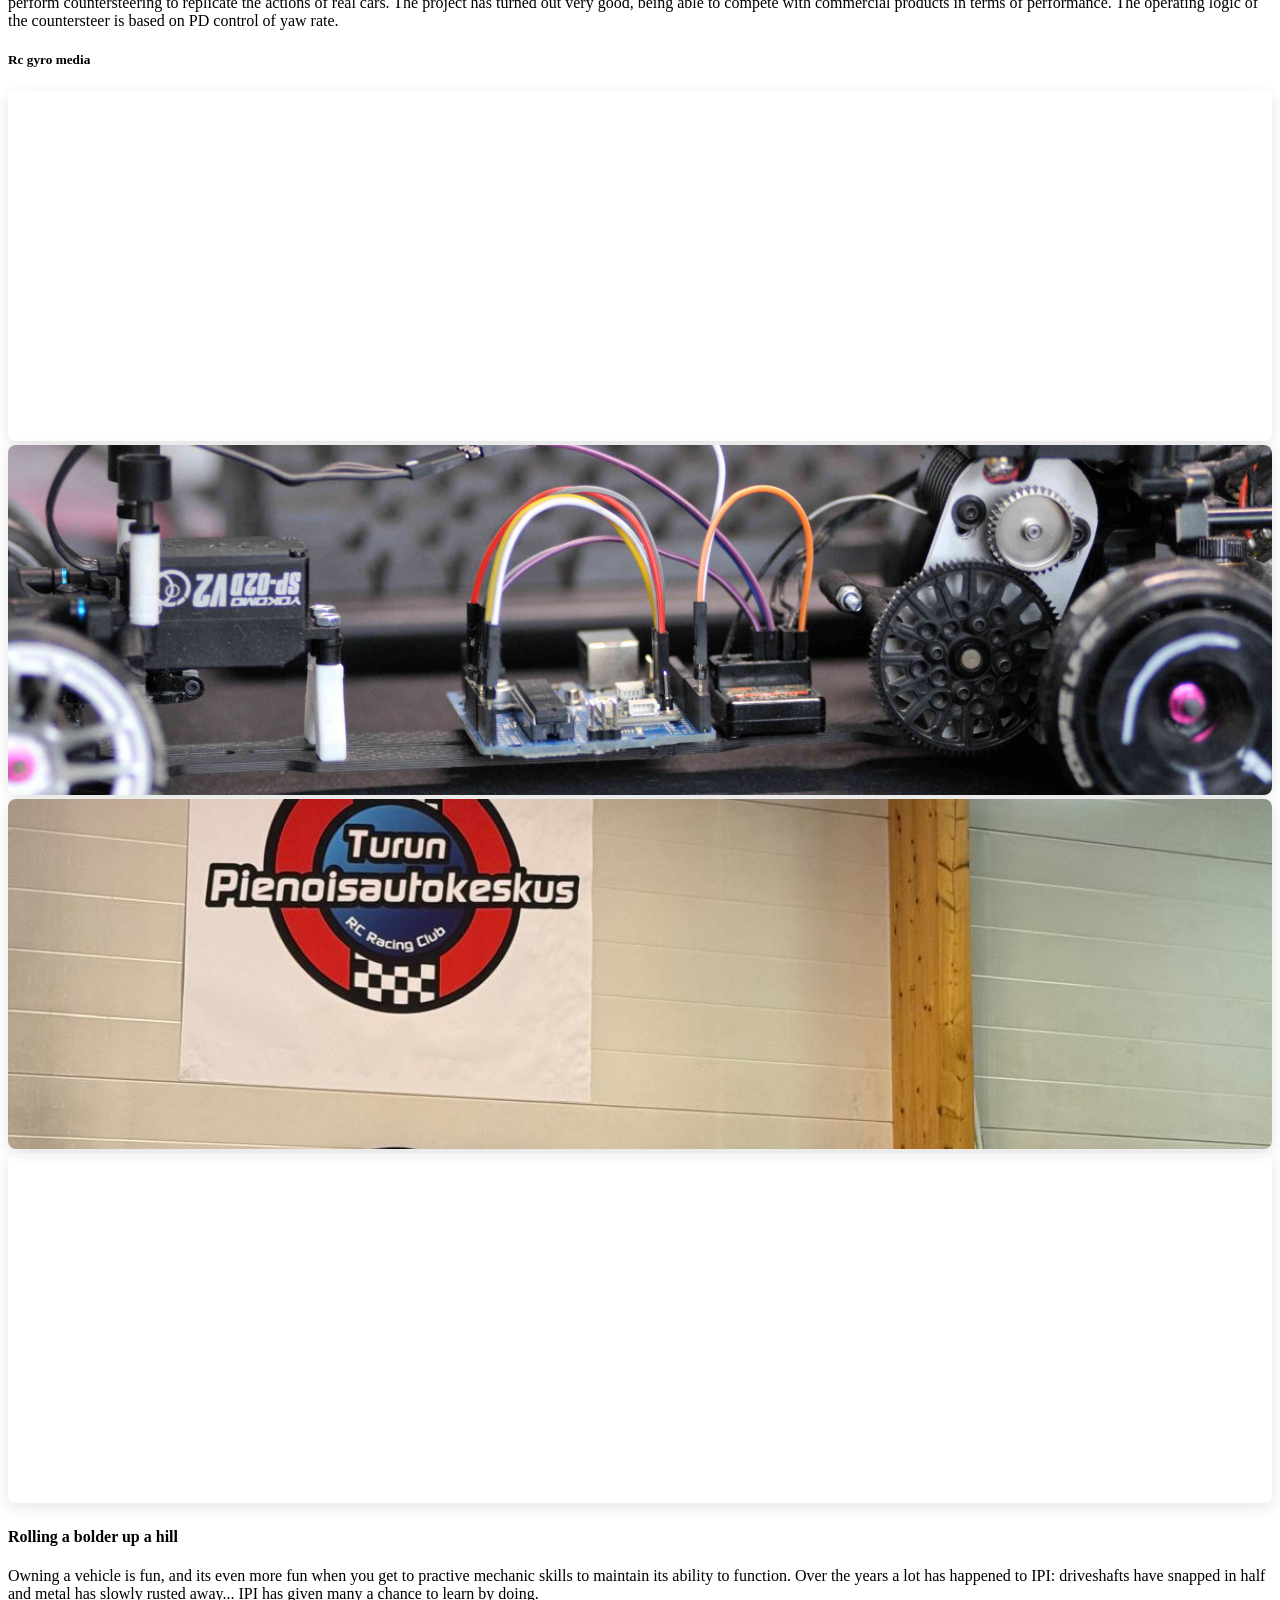
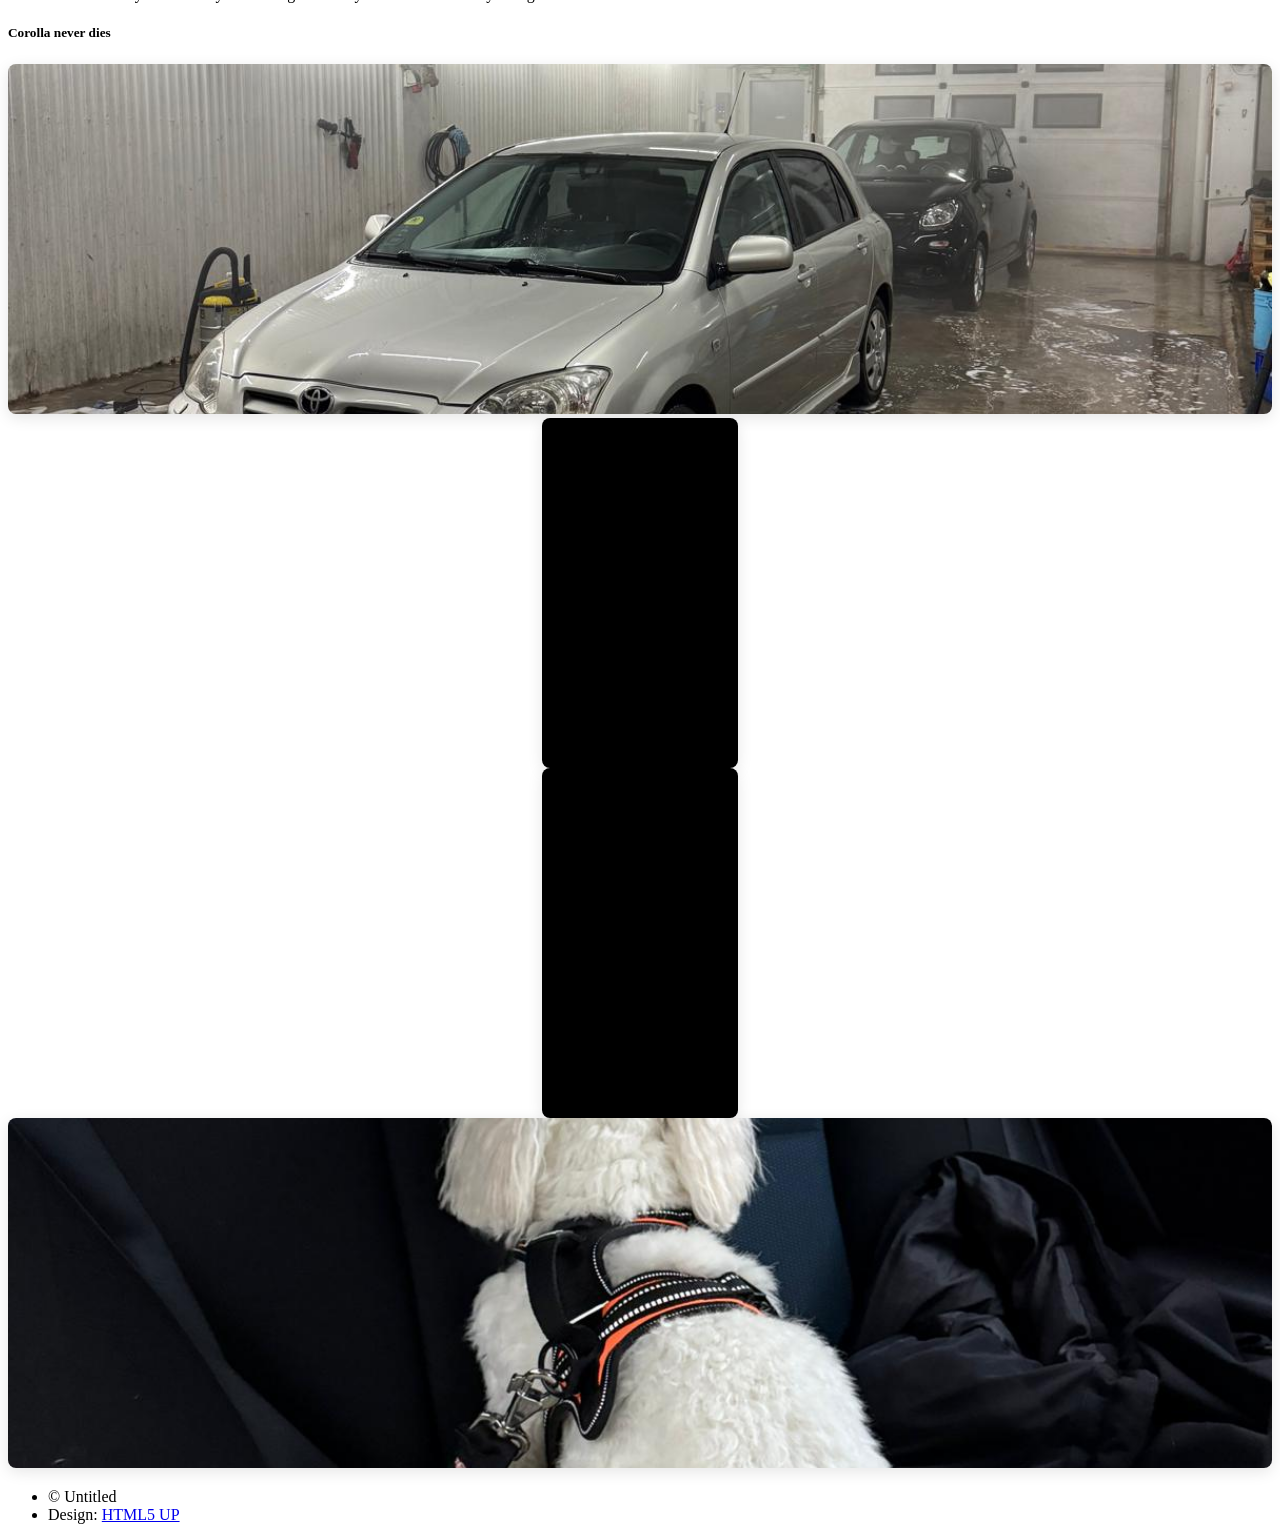
==== commit d8e9acbd: "Update elements.html" ====
--- a/elements.html
+++ b/elements.html
@@ -119,7 +119,7 @@
 			<nav id="nav">
 				<ul class="links">
 					<li><a href="index.html">Projects</a></li>
-					<li><a href="generic.html">Work experince and academic career</a></li>
+					<li><a href="generic.html">Work experience</a></li>
 					<li class="active"><a href="elements.html">Hobbies/interests</a></li>
 				</ul>
 				<ul class="icons">
@@ -145,8 +145,8 @@
 					</header>
 
 					<h4>FluPo robot</h4>
-					<p>FluPo robot is a gadget inspired by a vision of a mascot for the hyhdraulic laboratory of Aalto. FluPo embodies the essense of a benign seal hat barely manages to make its way around. The FluPo idea is a work in progress, and will hopefully gain attention and support amongst the Mechatronics research group in Aalto.</p>
-					<p>FluPo runs an esp32, two N20 Dc motors, L9110S Dual Channel H-Bridge Motor Driver module, and a 1S-lipo. The robot is remotely controller over wifi utilizing ROS2 and controlled using xbox controller.</p>
+					<p>FluPo robot is a gadget inspired by a vision of a mascot for the hyhdraulic laboratory of Aalto. FluPo embodies the essense of a benign seal that barely manages to make its way around. The FluPo idea is a work in progress, and will hopefully gain attention and support amongst the Mechatronics research group in Aalto.</p>
+					<p>FluPo runs an esp32, two N20 Dc motors, L9110S Dual Channel H-Bridge Motor Driver module, and a 1S-lipo. The robot is remotely controller over wifi utilizing ROS2 and controlled using a xbox controller.</p>
 					
 					<h5>FluPo media</h5>
 					<div class="box alt">
@@ -171,8 +171,34 @@
 						</div>
 					</div>
 
+					<h4>Rc drifting gyro</h4>
+					<p>An arduino based RC drifting gyroscope to produce realistic countersteer. The system uses MPU6050 IMU to read the yaw rate of the RC car, and uses this to command the steering servo to perform countersteering to replicate the actions of real cars. The project has turned out very good, being able to compete with commercial products in terms of performance. The operating logic of the countersteer is based on PD control of yaw rate.</p>
+					
+					<h5>Rc gyro media</h5>
+					<div class="box alt">
+						<div class="row gtr-50 gtr-uniform balanced-gallery">
+							
+							<div class="col-6">
+								<iframe src="https://www.youtube.com/embed/uRqVpNOCs2U?autoplay=1&mute=1&loop=1&playlist=uRqVpNOCs2U" allow="autoplay; fullscreen" allowfullscreen></iframe>
+							</div>
+							
+							<div class="col-6">
+								<span class="image fit"><img src="images/rc_gyro.jpg" alt="gyro" /></span>
+							</div>
+							
+							<div class="col-6">
+								<span class="image fit"><img src="images/turku_rc.jpeg" alt="Seal Inspiration" /></span>
+							</div>
+							
+							<div class="col-6">
+								<iframe src="https://www.youtube.com/embed/ussGp65kmLM?autoplay=1&mute=1&loop=1&playlist=ussGp65kmLM" allow="autoplay; fullscreen" allowfullscreen></iframe>
+							</div>
+							
+						</div>
+					</div>
+
 					<h4>Rolling a bolder up a hill</h4>
-					<p>Owning a vehicle is fun, and its even more fun when you get to practive mechanic skills to maintain its ability to function. Over the years of owning the car a lot has happened: driveshafts have snapped in half and metal has slowly rusted away... IPI given many a chance to learn by doing.</p>
+					<p>Owning a vehicle is fun, and its even more fun when you get to practive mechanic skills to maintain its ability to function. Over the years a lot has happened to IPI: driveshafts have snapped in half and metal has slowly rusted away... IPI has given many a chance to learn by doing.</p>
 					
 					<h5>Corolla never dies</h5>
 					<div class="box alt">
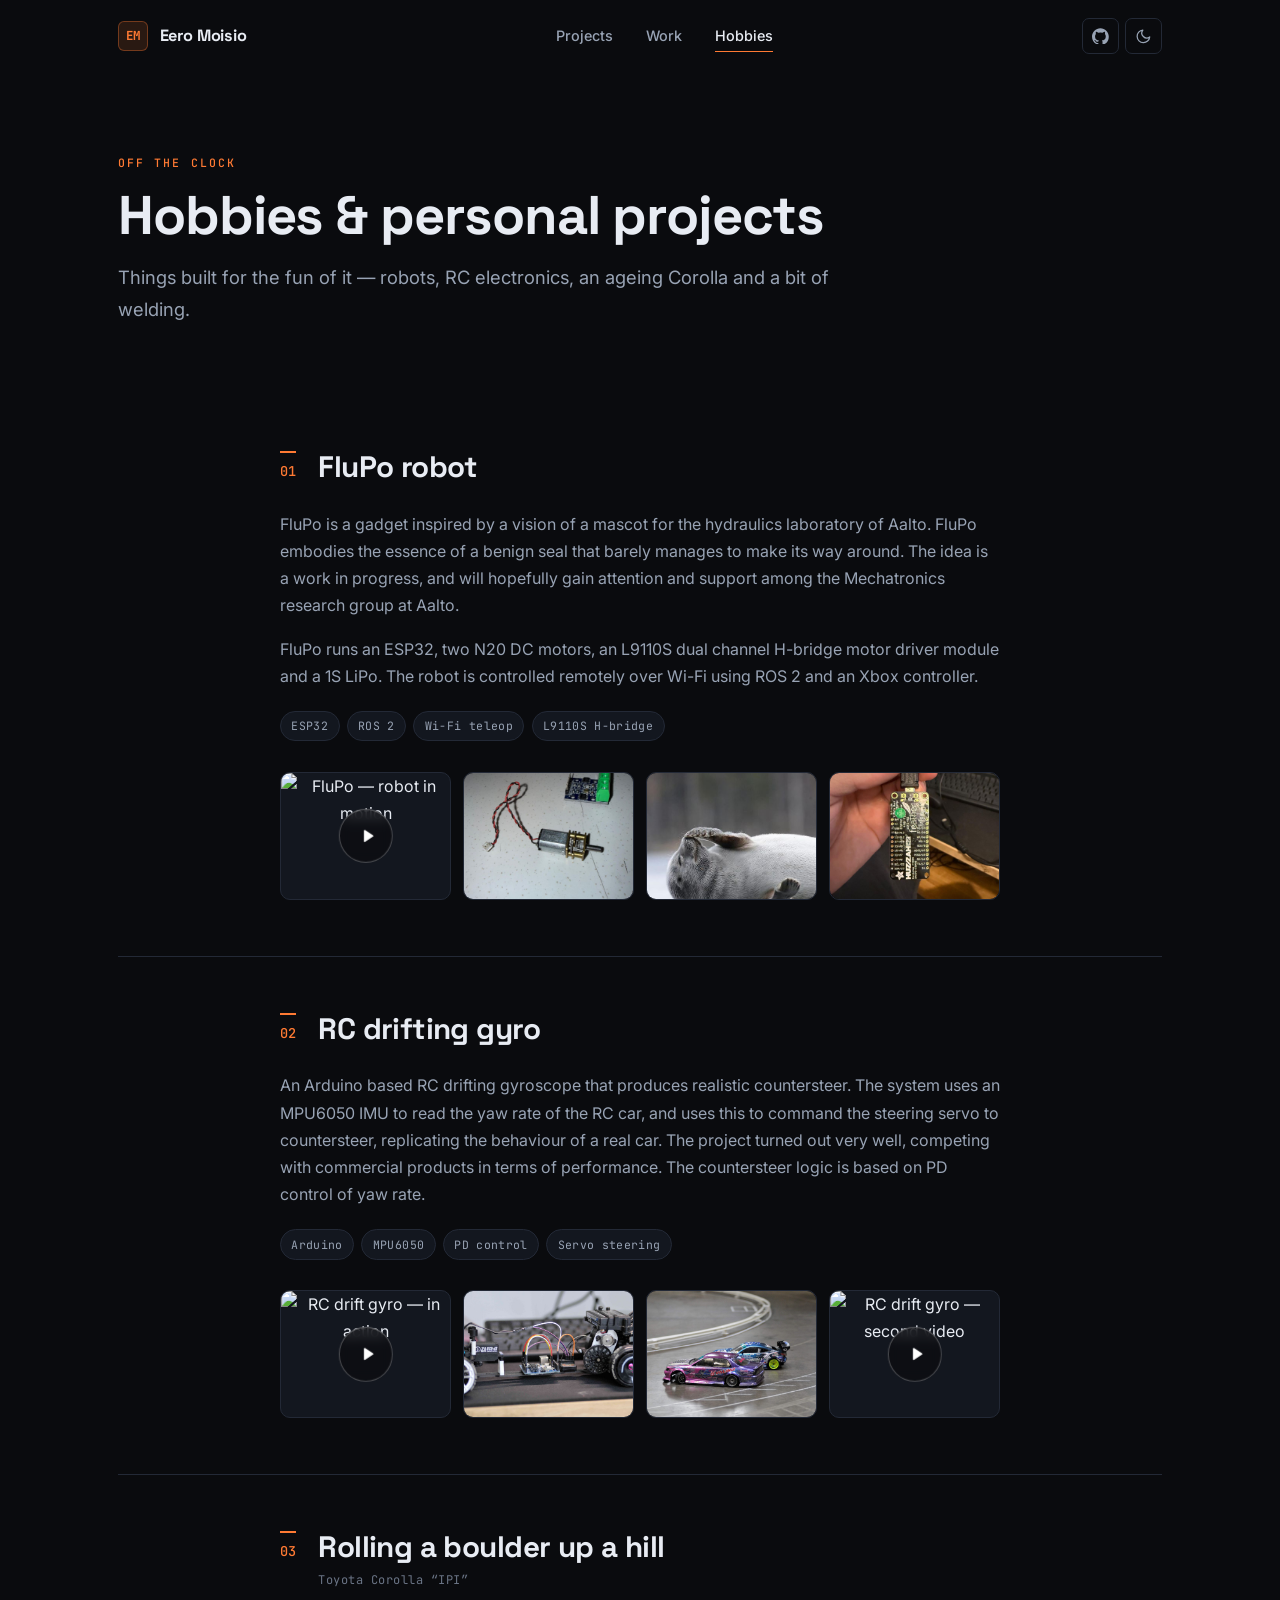
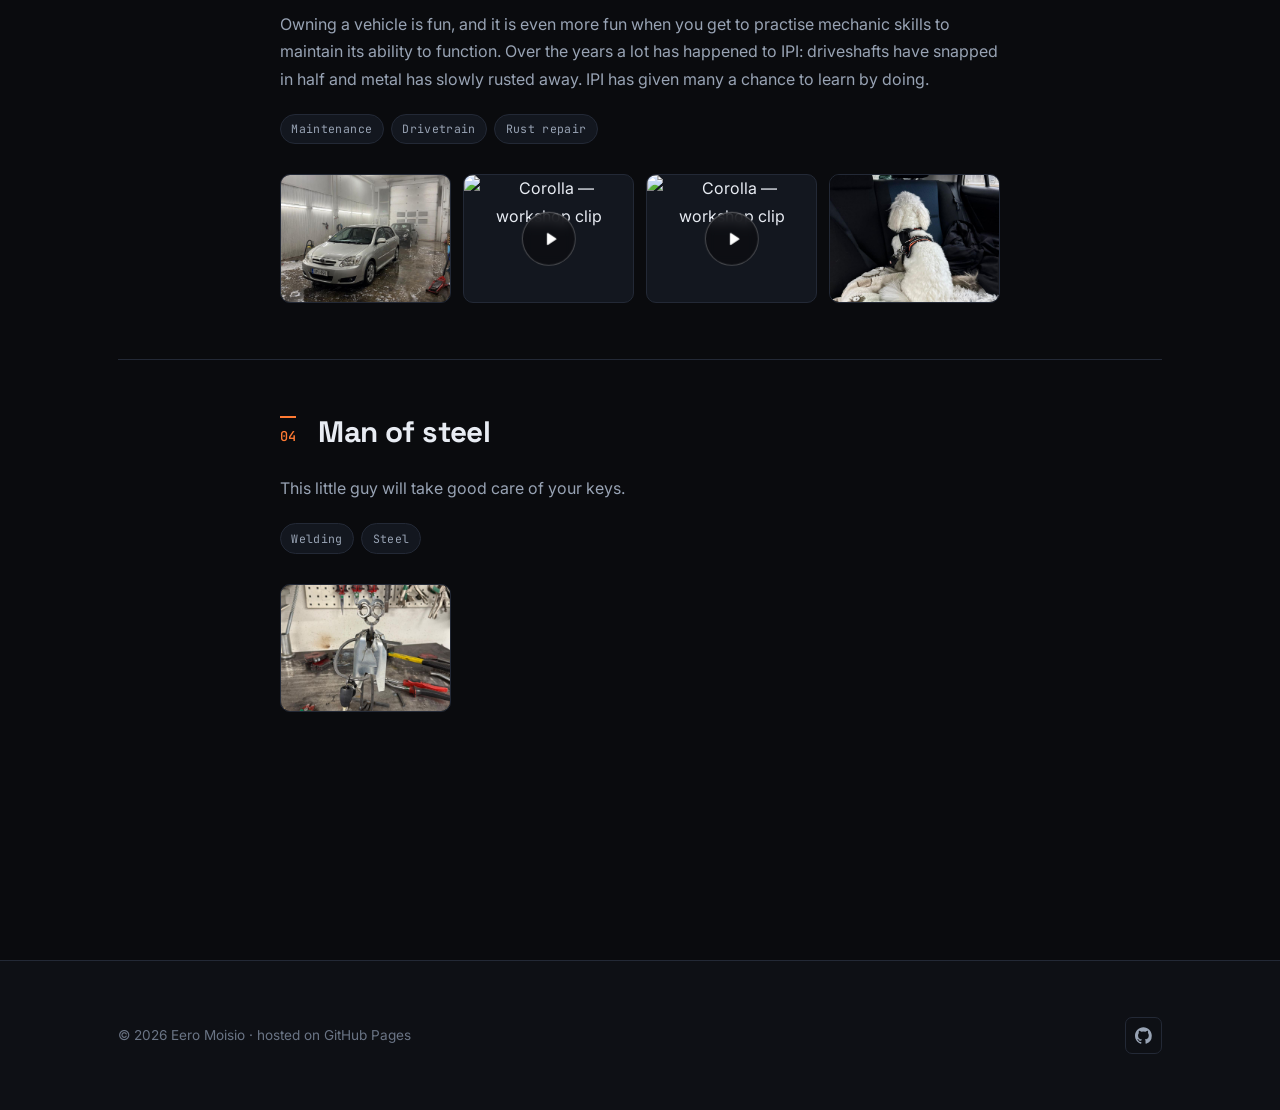
==== commit b46621a6: "Rebuild the site: dark engineering design, no jQuery Replaces the HTML5 UP "Massively" template with" ====
--- a/elements.html
+++ b/elements.html
@@ -1,245 +1,11 @@
-<!DOCTYPE HTML>
-<html>
-	<head>
-		<title>Personal web-portfolio of Eero Moisio</title>
-		<meta charset="utf-8" />
-		<meta name="viewport" content="width=device-width, initial-scale=1, user-scalable=no" />
-		<link rel="stylesheet" href="assets/css/main.css" />
-		<noscript><link rel="stylesheet" href="assets/css/noscript.css" /></noscript>
-		
-		<style>
-			/* ========================================= */
-			/* 1. CUSTOM MOBILE MENU CSS                 */
-			/* ========================================= */
-			#custom-mobile-menu {
-				display: none;
-			}
-
-			@media screen and (max-width: 736px) {
-				#custom-mobile-menu {
-					display: flex !important;
-					position: fixed !important;
-					top: 0 !important;
-					left: 0 !important;
-					width: 100% !important;
-					height: 55px !important;
-					background-color: #ffffff !important;
-					z-index: 10000 !important;
-					box-shadow: 0 4px 10px rgba(0,0,0,0.15) !important;
-				}
-
-				#custom-mobile-menu a {
-					flex: 1 !important;
-					display: flex !important;
-					align-items: center !important;
-					justify-content: center !important;
-					text-decoration: none !important;
-					color: #111111 !important;
-					font-size: 0.65rem !important;
-					font-weight: 800 !important;
-					text-transform: uppercase !important;
-					border-left: 1px solid #e0e0e0 !important;
-					letter-spacing: 1px !important;
-					text-align: center !important;
-				}
-				#custom-mobile-menu a:first-child {
-					border-left: none !important;
-				}
-				#custom-mobile-menu a.active {
-					background-color: #f1f1f1 !important;
-				}
-
-				#nav, #navPanel, #navPanelToggle, #titleBar {
-					display: none !important;
-				}
-
-				body {
-					padding-top: 55px !important;
-				}
-			}
-
-			/* ========================================= */
-			/* 2. BALANCED GALLERY CSS (Photos & Videos) */
-			/* ========================================= */
-			
-			/* Default Desktop Settings */
-			.balanced-gallery img, .balanced-gallery iframe {
-				height: 350px !important; 
-				width: 100% !important;
-				object-fit: cover !important; 
-				object-position: center !important; 
-				border-radius: 8px;
-				box-shadow: 0 4px 15px rgba(0,0,0,0.1); 
-				border: none !important; 
-				transition: transform 0.3s ease, box-shadow 0.3s ease !important;
-			}
-			
-			.balanced-gallery img:hover, .balanced-gallery iframe:hover {
-				transform: scale(1.02); 
-				box-shadow: 0 10px 30px rgba(0,0,0,0.15); 
-			}
-
-			/* Special formatting just for vertical YouTube Shorts on desktop */
-			.balanced-gallery iframe.yt-short {
-				width: auto !important; /* Stops it from stretching wide */
-				aspect-ratio: 9 / 16 !important; /* Forces the vertical shape */
-				margin: 0 auto !important; /* Centers the video in the column */
-				display: block !important;
-				background-color: #000000 !important;
-			}
-
-			/* Mobile-Specific Settings */
-			@media screen and (max-width: 736px) {
-				/* We include .yt-short here so it knows to stretch full width on phones */
-				.balanced-gallery img, .balanced-gallery iframe, .balanced-gallery iframe.yt-short {
-					height: auto !important; 
-					aspect-ratio: 9 / 16 !important; 
-					width: 100% !important; /* Forces everything to fill the screen width */
-					margin-bottom: 15px !important;
-					display: block !important;
-					background-color: #000000 !important;
-				}
-				
-				.balanced-gallery {
-					display: flex !important;
-					flex-wrap: wrap !important;
-					margin-bottom: 20px !important;
-				}
-			}
-		</style>
-	</head>
-	<body class="is-preload">
-
-		<div id="wrapper">
-
-			<header id="header">
-				<a href="index.html" class="logo">Personal projects and hobbies</a>
-			</header>
-
-			<nav id="nav">
-				<ul class="links">
-					<li><a href="index.html">Projects</a></li>
-					<li><a href="generic.html">Work experience</a></li>
-					<li class="active"><a href="elements.html">Hobbies/interests</a></li>
-				</ul>
-				<ul class="icons">
-					<li><a href="#" class="icon brands fa-twitter"><span class="label">Twitter</span></a></li>
-					<li><a href="#" class="icon brands fa-facebook-f"><span class="label">Facebook</span></a></li>
-					<li><a href="#" class="icon brands fa-instagram"><span class="label">Instagram</span></a></li>
-					<li><a href="#" class="icon brands fa-github"><span class="label">GitHub</span></a></li>
-				</ul>
-			</nav>
-
-			<div id="custom-mobile-menu">
-				<a href="index.html" class="active">Projects</a>
-				<a href="generic.html">Career</a>
-				<a href="elements.html">Hobbies</a>
-			</div>
-	
-			<div id="main">
-
-				<section class="post">
-					<header class="major">
-						<span class="date"></span>
-						<h1>Personal projects</h1>
-					</header>
-
-					<h4>FluPo robot</h4>
-					<p>FluPo robot is a gadget inspired by a vision of a mascot for the hyhdraulic laboratory of Aalto. FluPo embodies the essense of a benign seal that barely manages to make its way around. The FluPo idea is a work in progress, and will hopefully gain attention and support amongst the Mechatronics research group in Aalto.</p>
-					<p>FluPo runs an esp32, two N20 Dc motors, L9110S Dual Channel H-Bridge Motor Driver module, and a 1S-lipo. The robot is remotely controller over wifi utilizing ROS2 and controlled using a xbox controller.</p>
-					
-					<h5>FluPo media</h5>
-					<div class="box alt">
-						<div class="row gtr-50 gtr-uniform balanced-gallery">
-							
-							<div class="col-6">
-								<iframe class="yt-short" src="https://www.youtube.com/embed/KASaZ1LAq40?autoplay=1&mute=1&loop=1&playlist=KASaZ1LAq40" allow="autoplay; fullscreen" allowfullscreen></iframe>
-							</div>
-							
-							<div class="col-6">
-								<span class="image fit"><img src="images/flupo_motor.jpeg" alt="FluPo Motor" /></span>
-							</div>
-							
-							<div class="col-6">
-								<span class="image fit"><img src="images/seal.jpg" alt="Seal Inspiration" /></span>
-							</div>
-							
-							<div class="col-6">
-								<span class="image fit"><img src="images/esp.jpeg" alt="ESP Controller" /></span>
-							</div>
-							
-						</div>
-					</div>
-
-					<h4>Rc drifting gyro</h4>
-					<p>An arduino based RC drifting gyroscope to produce realistic countersteer. The system uses MPU6050 IMU to read the yaw rate of the RC car, and uses this to command the steering servo to perform countersteering to replicate the actions of real cars. The project has turned out very good, being able to compete with commercial products in terms of performance. The operating logic of the countersteer is based on PD control of yaw rate.</p>
-					
-					<h5>Rc gyro media</h5>
-					<div class="box alt">
-						<div class="row gtr-50 gtr-uniform balanced-gallery">
-							
-							<div class="col-6">
-								<iframe src="https://www.youtube.com/embed/uRqVpNOCs2U?autoplay=1&mute=1&loop=1&playlist=uRqVpNOCs2U" allow="autoplay; fullscreen" allowfullscreen></iframe>
-							</div>
-							
-							<div class="col-6">
-								<span class="image fit"><img src="images/rc_gyro.jpg" alt="gyro" /></span>
-							</div>
-							
-							<div class="col-6">
-								<span class="image fit"><img src="images/turku_rc.jpeg" alt="Seal Inspiration" /></span>
-							</div>
-							
-							<div class="col-6">
-								<iframe src="https://www.youtube.com/embed/ussGp65kmLM?autoplay=1&mute=1&loop=1&playlist=ussGp65kmLM" allow="autoplay; fullscreen" allowfullscreen></iframe>
-							</div>
-							
-						</div>
-					</div>
-
-					<h4>Rolling a bolder up a hill</h4>
-					<p>Owning a vehicle is fun, and its even more fun when you get to practive mechanic skills to maintain its ability to function. Over the years a lot has happened to IPI: driveshafts have snapped in half and metal has slowly rusted away... IPI has given many a chance to learn by doing.</p>
-					
-					<h5>Corolla never dies</h5>
-					<div class="box alt">
-						<div class="row gtr-50 gtr-uniform balanced-gallery">
-							
-							<div class="col-6">
-								<span class="image fit"><img src="images/corolla.jpeg" alt="Kamppi Nosturi" /></span>
-							</div>
-							
-							<div class="col-6">
-								<iframe class="yt-short" src="https://www.youtube.com/embed/1KoBnRm-fFQ?autoplay=1&mute=1&loop=1&playlist=1KoBnRm-fFQ" allow="autoplay; fullscreen" allowfullscreen></iframe>
-							</div>
-							
-							<div class="col-6">
-								<iframe class="yt-short" src="https://www.youtube.com/embed/bB_dOzumk4Y?autoplay=1&mute=1&loop=1&playlist=bB_dOzumk4Y" allow="autoplay; fullscreen" allowfullscreen></iframe>
-							</div>
-									
-							<div class="col-6">
-								<span class="image fit"><img src="images/ilmari_corolla.jpeg" alt="Winter Construction" /></span>
-							</div>
-							
-						</div>
-					</div></div>
-				
-				</section>
-				
-			</div> 
-			
-			<div id="copyright">
-				<ul><li>&copy; Untitled</li><li>Design: <a href="https://html5up.net">HTML5 UP</a></li></ul>
-			</div>
-
-		</div>
-
-		<script src="assets/js/jquery.min.js"></script>
-		<script src="assets/js/jquery.scrollex.min.js"></script>
-		<script src="assets/js/jquery.scrolly.min.js"></script>
-		<script src="assets/js/browser.min.js"></script>
-		<script src="assets/js/breakpoints.min.js"></script>
-		<script src="assets/js/util.js"></script>
-		<script src="assets/js/main.js"></script>
-
-	</body>
-</html>
+<!DOCTYPE html>
+<html lang="en">
+<head>
+<meta charset="utf-8">
+<title>Moved &mdash; Eero Moisio</title>
+<link rel="canonical" href="https://eerpp.github.io/hobbies.html">
+<meta http-equiv="refresh" content="0; url=hobbies.html">
+<script>location.replace('hobbies.html');</script>
+</head>
+<body><p>This page moved to <a href="hobbies.html">hobbies.html</a>.</p></body>
+</html>
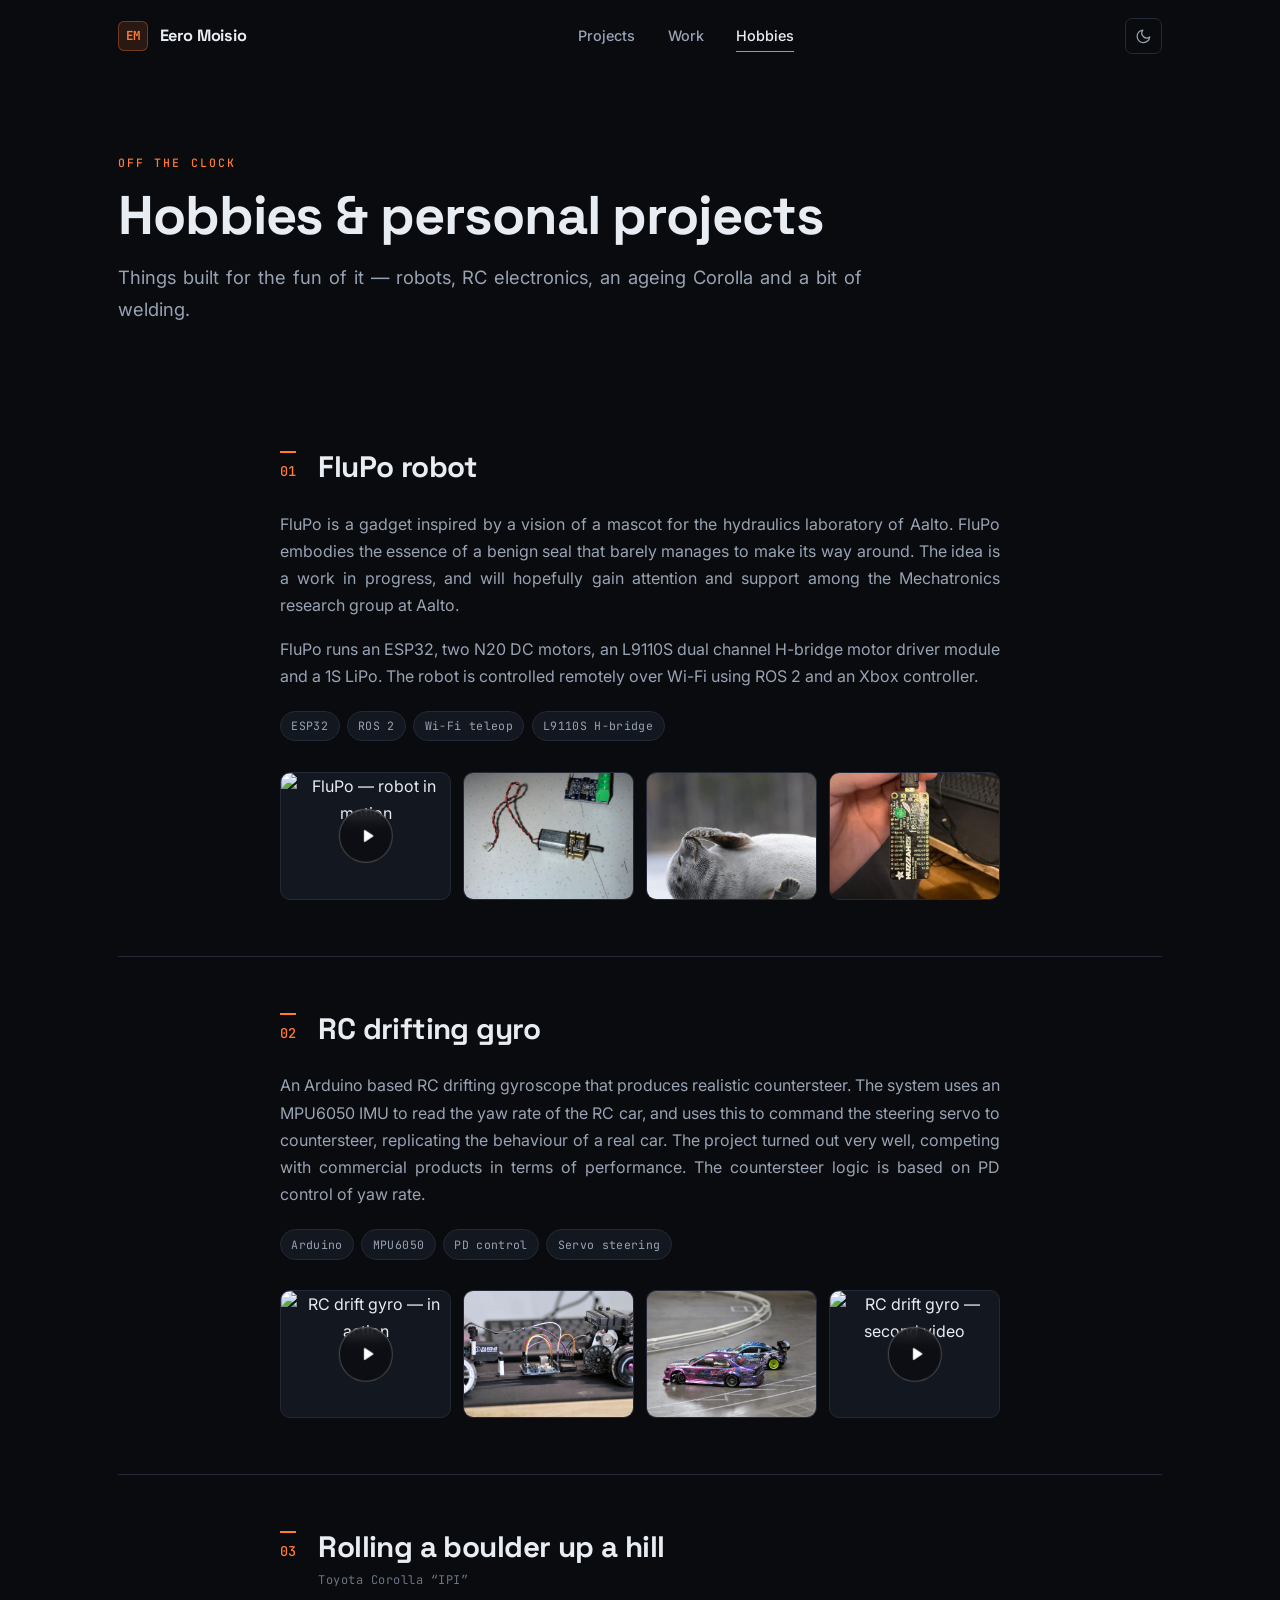
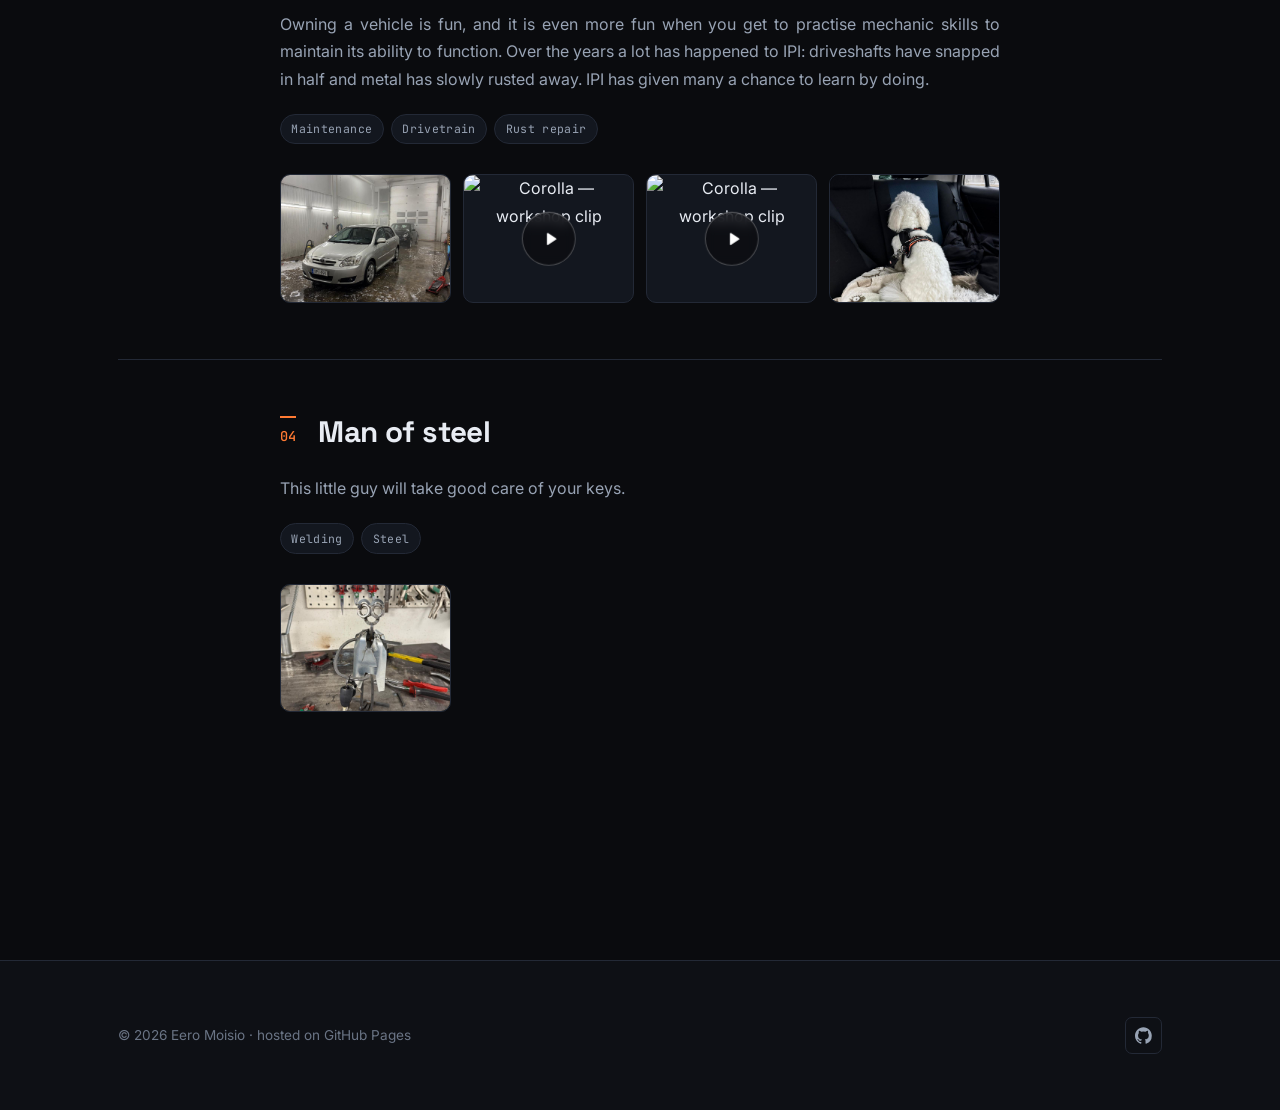
==== commit 7364668c: "Serve the three sections from one document, no reload between tabs Projects, Work and Hobbies are no" ====
--- a/elements.html
+++ b/elements.html
@@ -3,9 +3,9 @@
 <head>
 <meta charset="utf-8">
 <title>Moved &mdash; Eero Moisio</title>
-<link rel="canonical" href="https://eerpp.github.io/hobbies.html">
-<meta http-equiv="refresh" content="0; url=hobbies.html">
-<script>location.replace('hobbies.html');</script>
+<link rel="canonical" href="https://eerpp.github.io/#hobbies">
+<meta http-equiv="refresh" content="0; url=index.html#hobbies">
+<script>location.replace('index.html#hobbies');</script>
 </head>
-<body><p>This page moved to <a href="hobbies.html">hobbies.html</a>.</p></body>
+<body><p>This page moved to <a href="index.html#hobbies">index.html#hobbies</a>.</p></body>
 </html>
